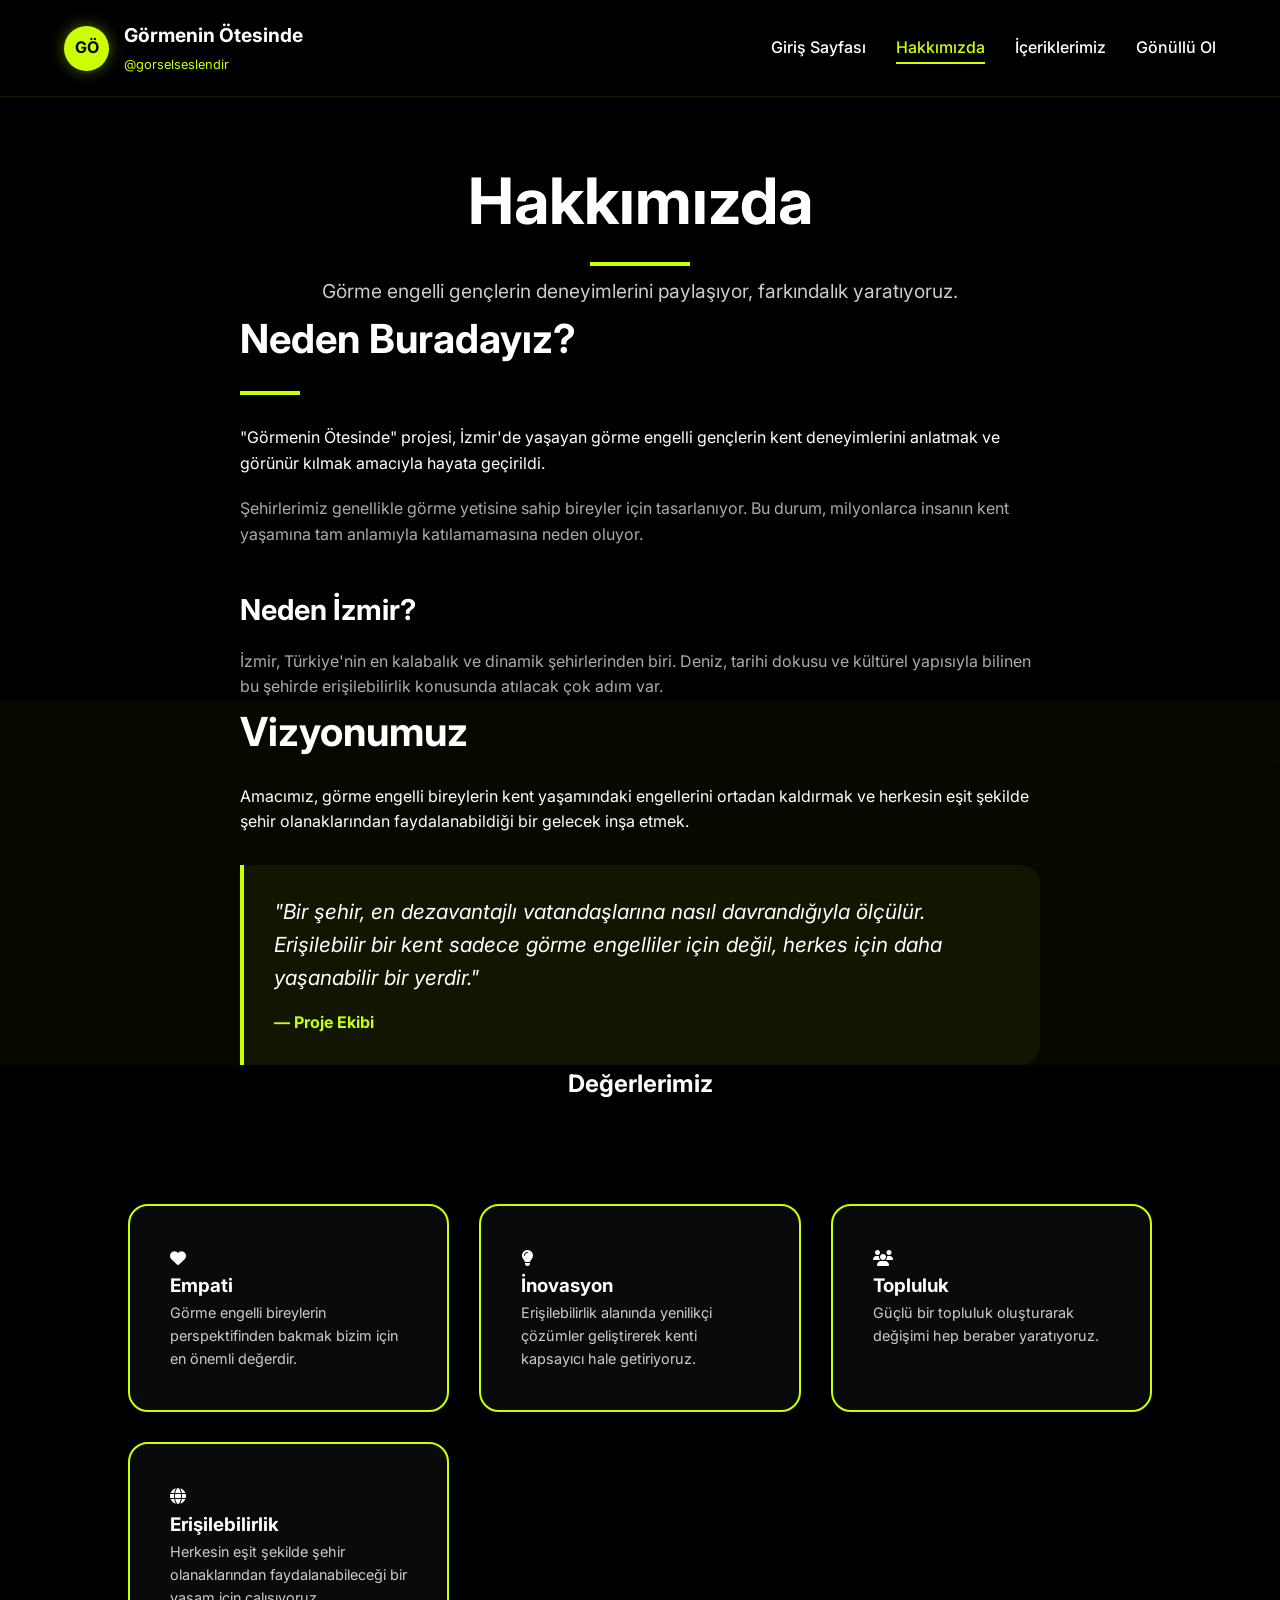
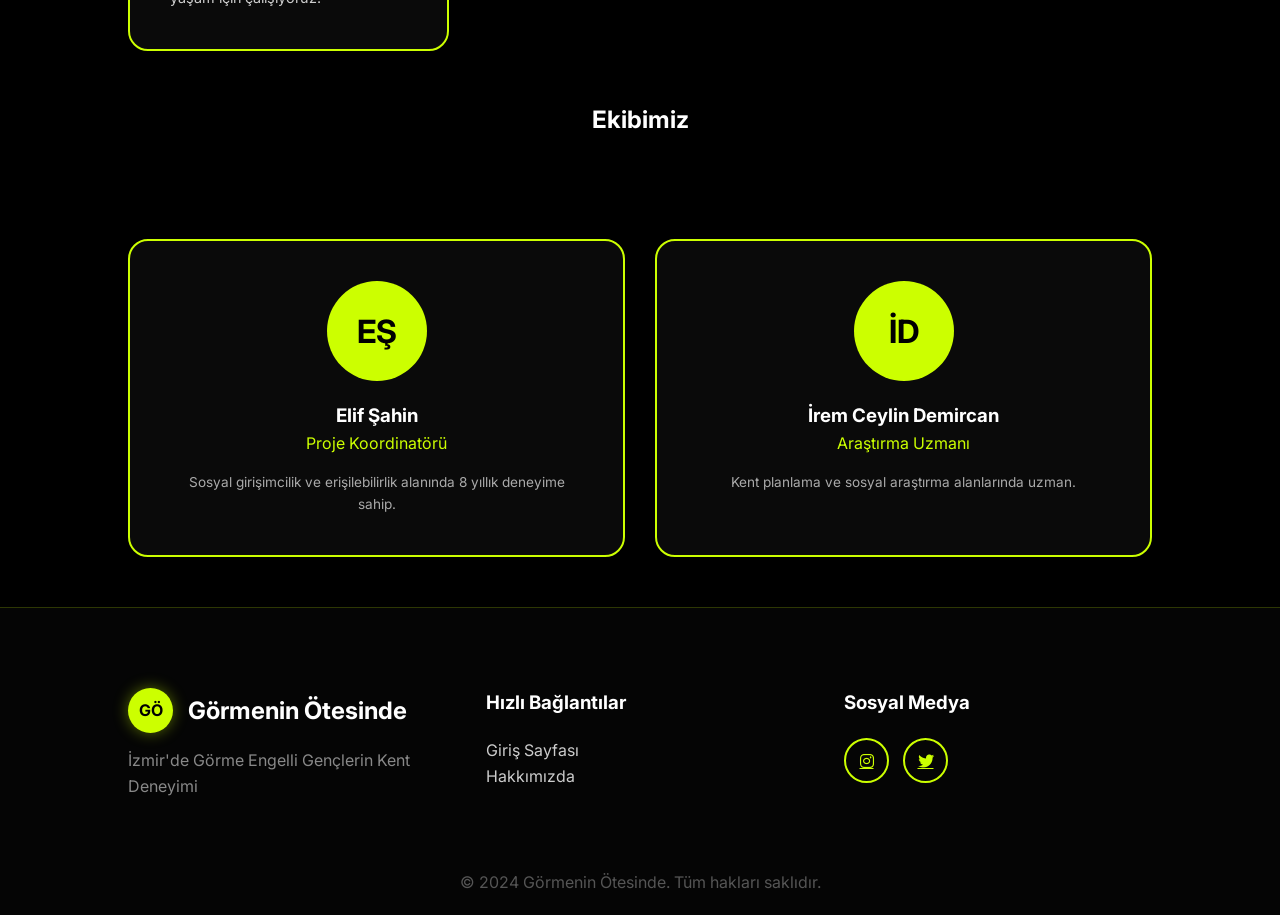
==== hakkimizda.html @ e54e0e68 "Update hakkimizda.html" ====
<!DOCTYPE html>
<html lang="tr">
<head>
    <meta charset="UTF-8">
    <meta name="viewport" content="width=device-width, initial-scale=1.0">
    <title>Hakkımızda | Görmenin Ötesinde</title>
    <link rel="stylesheet" href="style.css">
    <link href="https://fonts.googleapis.com/css2?family=Inter:wght@400;700;900&display=swap" rel="stylesheet">
    <link rel="stylesheet" href="https://cdnjs.cloudflare.com/ajax/libs/font-awesome/6.4.0/css/all.min.css">
</head>
<body>

    <header>
        <div class="logo-area">
            <div class="logo-circle">GÖ</div>
            <div class="logo-text">
                <h1>Görmenin Ötesinde</h1>
                <span>@gorselseslendir</span>
            </div>
        </div>
        <nav>
            <ul>
                <li><a href="index.html">Giriş Sayfası</a></li>
                <li><a href="hakkimizda.html" class="active">Hakkımızda</a></li>
                <li><a href="iceriklerimiz.html">İçeriklerimiz</a></li>
                <li><a href="gonullu-ol.html">Gönüllü Ol</a></li>
            </ul>
        </nav>
    </header>

    <section style="padding-top: 150px; text-align: center;">
        <h2 style="font-size: 4rem;">Hakkımızda</h2>
        <div style="width: 100px; height: 4px; background: #ccff00; margin: 10px auto;"></div>
        <p style="color: #ccc; font-size: 1.2rem;">Görme engelli gençlerin deneyimlerini paylaşıyor, farkındalık yaratıyoruz.</p>
    </section>

    <section>
        <div style="max-width: 800px; margin: 0 auto;">
            <h2 style="font-size: 2.5rem; margin-bottom: 20px;">Neden Buradayız?</h2>
            <div style="width: 60px; height: 4px; background: #ccff00; margin-bottom: 30px;"></div>
            <p style="margin-bottom: 20px;">"Görmenin Ötesinde" projesi, İzmir'de yaşayan görme engelli gençlerin kent deneyimlerini anlatmak ve görünür kılmak amacıyla hayata geçirildi.</p>
            <p style="margin-bottom: 40px; color: #aaa;">Şehirlerimiz genellikle görme yetisine sahip bireyler için tasarlanıyor. Bu durum, milyonlarca insanın kent yaşamına tam anlamıyla katılamamasına neden oluyor.</p>
            
            <h3 style="font-size: 1.8rem; margin-bottom: 15px;">Neden İzmir?</h3>
            <p style="color: #aaa;">İzmir, Türkiye'nin en kalabalık ve dinamik şehirlerinden biri. Deniz, tarihi dokusu ve kültürel yapısıyla bilinen bu şehirde erişilebilirlik konusunda atılacak çok adım var.</p>
        </div>
    </section>

    <section style="background: rgba(204, 255, 0, 0.03);">
        <div style="max-width: 800px; margin: 0 auto;">
            <h2 style="font-size: 2.5rem; margin-bottom: 20px;">Vizyonumuz</h2>
            <p style="margin-bottom: 30px;">Amacımız, görme engelli bireylerin kent yaşamındaki engellerini ortadan kaldırmak ve herkesin eşit şekilde şehir olanaklarından faydalanabildiği bir gelecek inşa etmek.</p>
            
            <div style="border-left: 4px solid #ccff00; padding: 30px; background: rgba(204, 255, 0, 0.05); border-radius: 0 20px 20px 0;">
                <p style="font-style: italic; font-size: 1.3rem; margin-bottom: 15px;">"Bir şehir, en dezavantajlı vatandaşlarına nasıl davrandığıyla ölçülür. Erişilebilir bir kent sadece görme engelliler için değil, herkes için daha yaşanabilir bir yerdir."</p>
                <strong style="color: #ccff00;">— Proje Ekibi</strong>
            </div>
        </div>
    </section>

    <section>
        <h2 style="text-align: center; margin-bottom: 50px;">Değerlerimiz</h2>
        <div class="grid-container">
            <div class="card">
                <div class="icon-box"><i class="fas fa-heart"></i></div>
                <h3>Empati</h3>
                <p style="font-size: 0.9rem; color: #ccc;">Görme engelli bireylerin perspektifinden bakmak bizim için en önemli değerdir.</p>
            </div>
            <div class="card">
                <div class="icon-box"><i class="fas fa-lightbulb"></i></div>
                <h3>İnovasyon</h3>
                <p style="font-size: 0.9rem; color: #ccc;">Erişilebilirlik alanında yenilikçi çözümler geliştirerek kenti kapsayıcı hale getiriyoruz.</p>
            </div>
            <div class="card">
                <div class="icon-box"><i class="fas fa-users"></i></div>
                <h3>Topluluk</h3>
                <p style="font-size: 0.9rem; color: #ccc;">Güçlü bir topluluk oluşturarak değişimi hep beraber yaratıyoruz.</p>
            </div>
            <div class="card">
                <div class="icon-box"><i class="fas fa-globe"></i></div>
                <h3>Erişilebilirlik</h3>
                <p style="font-size: 0.9rem; color: #ccc;">Herkesin eşit şekilde şehir olanaklarından faydalanabileceği bir yaşam için çalışıyoruz.</p>
            </div>
        </div>
    </section>

    <section>
        <h2 style="text-align: center; margin-bottom: 50px;">Ekibimiz</h2>
        <div class="grid-container">
            <div class="card" style="text-align: center;">
                <div style="width: 100px; height: 100px; background: #ccff00; border-radius: 50%; margin: 0 auto 20px; display: flex; align-items: center; justify-content: center; font-size: 2rem; color: black; font-weight: bold;">EŞ</div>
                <h3>Elif Şahin</h3>
                <p style="color: #ccff00; margin-bottom: 15px;">Proje Koordinatörü</p>
                <p style="font-size: 0.85rem; color: #aaa;">Sosyal girişimcilik ve erişilebilirlik alanında 8 yıllık deneyime sahip.</p>
            </div>
            <div class="card" style="text-align: center;">
                <div style="width: 100px; height: 100px; background: #ccff00; border-radius: 50%; margin: 0 auto 20px; display: flex; align-items: center; justify-content: center; font-size: 2rem; color: black; font-weight: bold;">İD</div>
                <h3>İrem Ceylin Demircan</h3>
                <p style="color: #ccff00; margin-bottom: 15px;">Araştırma Uzmanı</p>
                <p style="font-size: 0.85rem; color: #aaa;">Kent planlama ve sosyal araştırma alanlarında uzman.</p>
            </div>
        </div>
    </section>

    <footer>
        <div class="footer-grid">
            <div class="footer-logo">
                <div class="logo-area">
                    <div class="logo-circle">GÖ</div>
                    <h2>Görmenin Ötesinde</h2>
                </div>
                <p style="margin-top: 15px; color: #888;">İzmir'de Görme Engelli Gençlerin Kent Deneyimi</p>
            </div>
            <div class="footer-links">
                <h3>Hızlı Bağlantılar</h3>
                <ul style="margin-top: 20px; list-style: none;">
                    <li><a href="index.html" style="color:#ccc; text-decoration:none;">Giriş Sayfası</a></li>
                    <li><a href="hakkimizda.html" style="color:#ccc; text-decoration:none;">Hakkımızda</a></li>
                </ul>
            </div>
            <div class="footer-social">
                <h3>Sosyal Medya</h3>
                <div class="social-icons" style="margin-top: 20px;">
                    <a href="#" class="social-icon"><i class="fab fa-instagram"></i></a>
                    <a href="#" class="social-icon"><i class="fab fa-twitter"></i></a>
                </div>
            </div>
        </div>
        <div class="copyright" style="text-align: center; margin-top: 50px; color: #555; padding-top: 20px;">
            © 2024 Görmenin Ötesinde. Tüm hakları saklıdır.
        </div>
    </footer>

    <script src="script.js"></script>
</body>
</html>
---- style.css ----
:root {
    --bg-color: #000000;
    --neon-green: #ccff00;
    --text-white: #ffffff;
    --card-bg: #0a0a0a;
    --shadow-glow: 0 0 15px rgba(204, 255, 0, 0.4);
}

* {
    margin: 0;
    padding: 0;
    box-sizing: border-box;
    font-family: 'Inter', sans-serif;
}

body {
    background-color: var(--bg-color);
    color: var(--text-white);
    line-height: 1.6;
    overflow-x: hidden;
}

/* Header & Nav */
header {
    padding: 20px 5%;
    display: flex;
    justify-content: space-between;
    align-items: center;
    position: fixed;
    width: 100%;
    top: 0;
    background: rgba(0,0,0,0.8);
    backdrop-filter: blur(10px);
    z-index: 1000;
    border-bottom: 1px solid rgba(204, 255, 0, 0.1);
}

.logo-area {
    display: flex;
    align-items: center;
    gap: 15px;
}

.logo-circle {
    width: 45px;
    height: 45px;
    background: var(--neon-green);
    border-radius: 50%;
    display: flex;
    align-items: center;
    justify-content: center;
    color: black;
    font-weight: bold;
    box-shadow: var(--shadow-glow);
}

.logo-text h1 { font-size: 1.2rem; }
.logo-text span { color: var(--neon-green); font-size: 0.8rem; }

nav ul {
    display: flex;
    list-style: none;
    gap: 30px;
}

nav a {
    text-decoration: none;
    color: white;
    font-weight: 500;
    transition: 0.3s;
}

nav a:hover, nav a.active {
    color: var(--neon-green);
    border-bottom: 2px solid var(--neon-green);
    padding-bottom: 5px;
}

/* Hero Section */
.hero {
    height: 100vh;
    display: flex;
    flex-direction: column;
    justify-content: center;
    align-items: center;
    text-align: center;
    padding: 0 10%;
    background: radial-gradient(circle at center, #111 0%, #000 100%);
}

.hero h2 {
    font-size: clamp(2rem, 8vw, 5rem);
    font-weight: 900;
    margin-bottom: 10px;
}

.btn-main {
    background: var(--neon-green);
    color: black;
    padding: 15px 40px;
    border-radius: 12px;
    text-decoration: none;
    font-weight: bold;
    font-size: 1.1rem;
    display: inline-flex;
    align-items: center;
    gap: 10px;
    box-shadow: var(--shadow-glow);
    transition: 0.3s;
}

.btn-main:hover {
    transform: scale(1.05);
    box-shadow: 0 0 25px rgba(204, 255, 0, 0.6);
}

/* Cards */
.grid-container {
    display: grid;
    grid-template-columns: repeat(auto-fit, minmax(300px, 1fr));
    gap: 30px;
    padding: 50px 10%;
}

.card {
    background: var(--card-bg);
    border: 2px solid var(--neon-green);
    border-radius: 20px;
    padding: 40px;
    transition: 0.3s;
}

.card:hover {
    box-shadow: var(--shadow-glow);
}

/* Footer */
footer {
    background: #050505;
    padding: 80px 10% 20px;
    border-top: 1px solid rgba(204, 255, 0, 0.2);
}

.footer-grid {
    display: grid;
    grid-template-columns: repeat(auto-fit, minmax(250px, 1fr));
    gap: 50px;
}

.social-icon {
    width: 45px;
    height: 45px;
    border: 2px solid var(--neon-green);
    border-radius: 50%;
    display: inline-flex;
    align-items: center;
    justify-content: center;
    color: var(--neon-green);
    margin-right: 10px;
    transition: 0.3s;
}
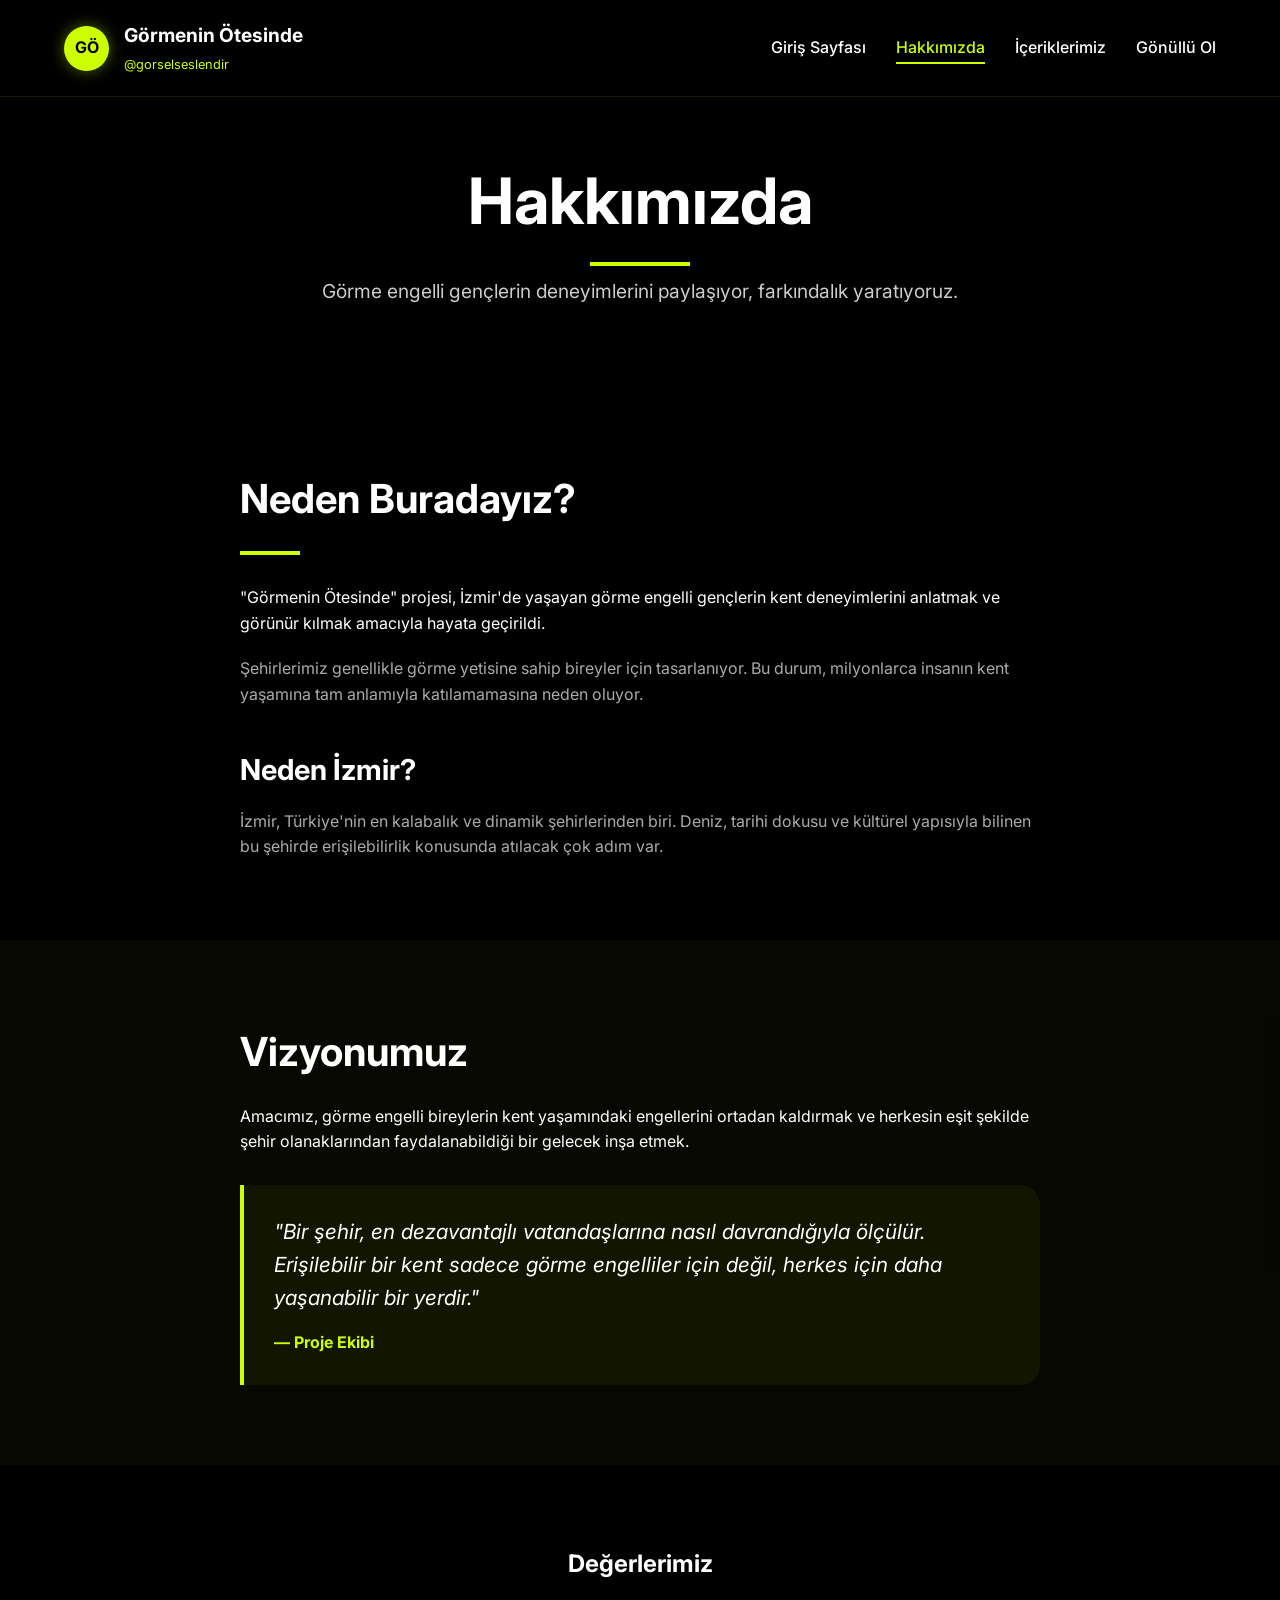
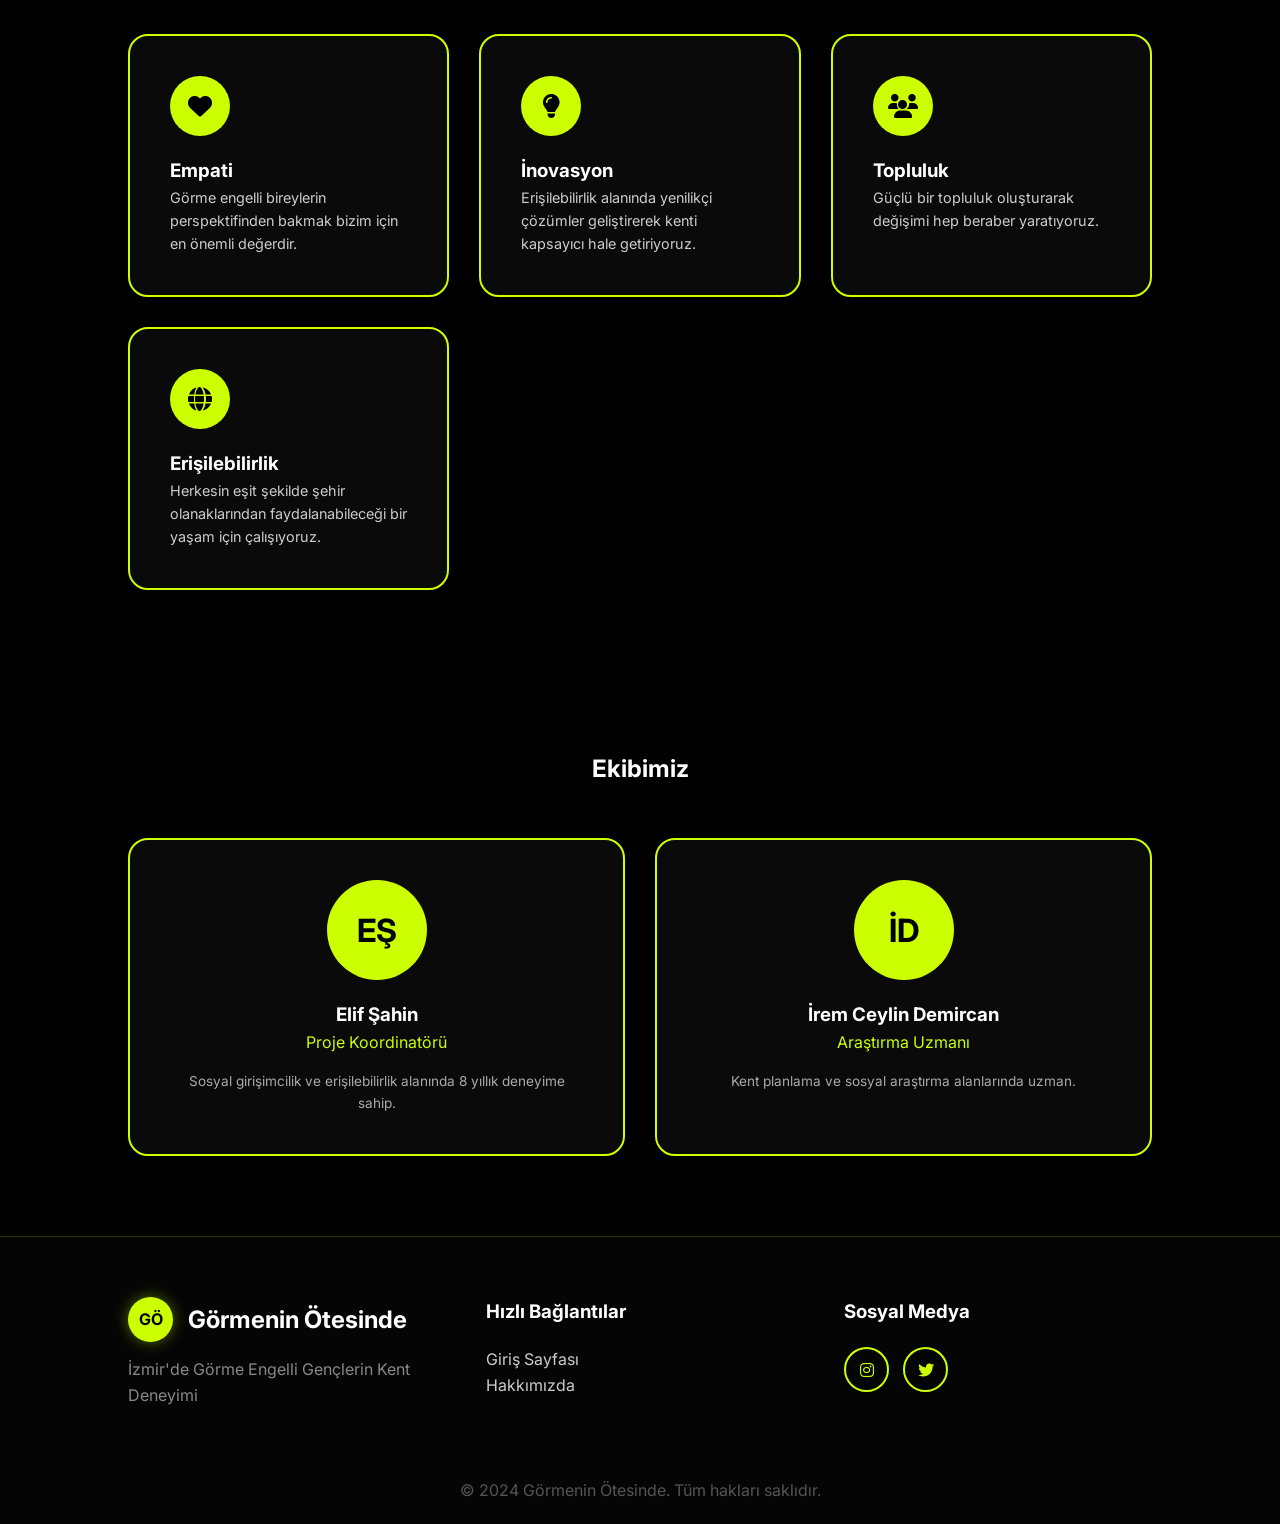
==== commit c3f6d535: "Update hakkimizda.html" ====
--- a/hakkimizda.html
+++ b/hakkimizda.html
@@ -23,7 +23,7 @@
                 <li><a href="index.html">Giriş Sayfası</a></li>
                 <li><a href="hakkimizda.html" class="active">Hakkımızda</a></li>
                 <li><a href="iceriklerimiz.html">İçeriklerimiz</a></li>
-                <li><a href="gonullu-ol.html">Gönüllü Ol</a></li>
+                <li><a href="iletisim.html">Gönüllü Ol</a></li>
             </ul>
         </nav>
     </header>
--- a/style.css
+++ b/style.css
@@ -1,3 +1,4 @@
+/* --- DEĞİŞKENLER VE TEMEL AYARLAR --- */
 :root {
     --bg-color: #000000;
     --neon-green: #ccff00;
@@ -20,7 +21,7 @@
     overflow-x: hidden;
 }
 
-/* Header & Nav */
+/* --- HEADER & NAV --- */
 header {
     padding: 20px 5%;
     display: flex;
@@ -76,50 +77,15 @@
     padding-bottom: 5px;
 }
 
-/* Hero Section */
-.hero {
-    height: 100vh;
-    display: flex;
-    flex-direction: column;
-    justify-content: center;
-    align-items: center;
-    text-align: center;
-    padding: 0 10%;
-    background: radial-gradient(circle at center, #111 0%, #000 100%);
-}
-
-.hero h2 {
-    font-size: clamp(2rem, 8vw, 5rem);
-    font-weight: 900;
-    margin-bottom: 10px;
-}
-
-.btn-main {
-    background: var(--neon-green);
-    color: black;
-    padding: 15px 40px;
-    border-radius: 12px;
-    text-decoration: none;
-    font-weight: bold;
-    font-size: 1.1rem;
-    display: inline-flex;
-    align-items: center;
-    gap: 10px;
-    box-shadow: var(--shadow-glow);
-    transition: 0.3s;
-}
-
-.btn-main:hover {
-    transform: scale(1.05);
-    box-shadow: 0 0 25px rgba(204, 255, 0, 0.6);
-}
-
-/* Cards */
+/* --- SECTIONS & GRID --- */
+section {
+    padding: 80px 10%;
+}
+
 .grid-container {
     display: grid;
-    grid-template-columns: repeat(auto-fit, minmax(300px, 1fr));
+    grid-template-columns: repeat(auto-fit, minmax(280px, 1fr));
     gap: 30px;
-    padding: 50px 10%;
 }
 
 .card {
@@ -128,16 +94,76 @@
     border-radius: 20px;
     padding: 40px;
     transition: 0.3s;
+    height: 100%;
 }
 
 .card:hover {
     box-shadow: var(--shadow-glow);
-}
-
-/* Footer */
+    transform: translateY(-5px);
+}
+
+.icon-box {
+    width: 60px;
+    height: 60px;
+    background: var(--neon-green);
+    border-radius: 50%;
+    display: flex;
+    align-items: center;
+    justify-content: center;
+    margin-bottom: 20px;
+    color: black;
+    font-size: 1.5rem;
+}
+
+/* --- İLETİŞİM FORMU ÖZEL STİLLERİ --- */
+input, textarea {
+    width: 100%;
+    padding: 15px;
+    background: #111;
+    border: 1px solid #333;
+    color: white;
+    border-radius: 10px;
+    outline: none;
+    transition: 0.3s;
+    font-size: 1rem;
+}
+
+input:focus, textarea:focus {
+    border-color: var(--neon-green);
+    box-shadow: 0 0 10px rgba(204, 255, 0, 0.2);
+}
+
+::placeholder {
+    color: #555;
+}
+
+/* --- BUTONLAR --- */
+.btn-main {
+    background: var(--neon-green);
+    color: black;
+    padding: 15px 40px;
+    border-radius: 12px;
+    text-decoration: none;
+    font-weight: bold;
+    display: inline-flex;
+    align-items: center;
+    justify-content: center;
+    gap: 10px;
+    box-shadow: var(--shadow-glow);
+    transition: 0.3s;
+    border: none;
+    cursor: pointer;
+}
+
+.btn-main:hover {
+    transform: scale(1.05);
+    box-shadow: 0 0 25px rgba(204, 255, 0, 0.6);
+}
+
+/* --- FOOTER --- */
 footer {
     background: #050505;
-    padding: 80px 10% 20px;
+    padding: 60px 10% 20px;
     border-top: 1px solid rgba(204, 255, 0, 0.2);
 }
 
@@ -157,5 +183,19 @@
     justify-content: center;
     color: var(--neon-green);
     margin-right: 10px;
-    transition: 0.3s;
-}
+    text-decoration: none;
+    transition: 0.3s;
+}
+
+.social-icon:hover {
+    background: var(--neon-green);
+    color: black;
+}
+
+/* --- MOBİL UYUMLULUK --- */
+@media (max-width: 768px) {
+    header { padding: 15px 5%; }
+    nav { display: none; } /* Mobil menü buraya gelebilir */
+    section { padding: 60px 5%; }
+    h2 { font-size: 2.5rem !important; }
+}
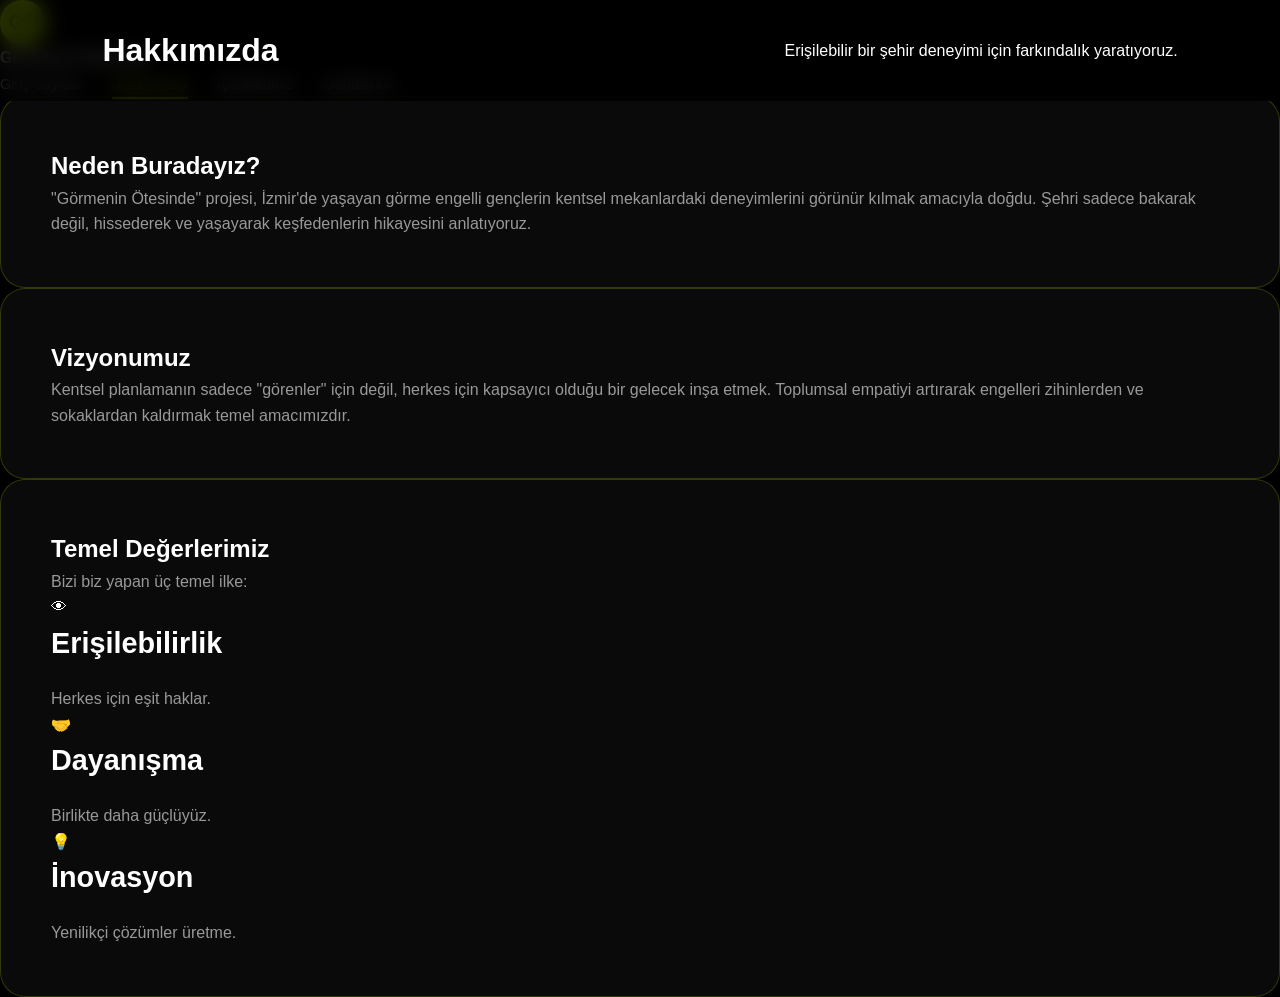
==== commit cb0561e7: "Update hakkimizda.html" ====
--- a/hakkimizda.html
+++ b/hakkimizda.html
@@ -5,132 +5,82 @@
     <meta name="viewport" content="width=device-width, initial-scale=1.0">
     <title>Hakkımızda | Görmenin Ötesinde</title>
     <link rel="stylesheet" href="style.css">
-    <link href="https://fonts.googleapis.com/css2?family=Inter:wght@400;700;900&display=swap" rel="stylesheet">
-    <link rel="stylesheet" href="https://cdnjs.cloudflare.com/ajax/libs/font-awesome/6.4.0/css/all.min.css">
 </head>
 <body>
 
-    <header>
-        <div class="logo-area">
-            <div class="logo-circle">GÖ</div>
+    <nav class="navbar">
+        <div class="logo">
+            <span class="logo-circle">GÖ</span>
             <div class="logo-text">
-                <h1>Görmenin Ötesinde</h1>
-                <span>@gorselseslendir</span>
+                <strong>Görmenin Ötesinde</strong>
             </div>
         </div>
-        <nav>
-            <ul>
-                <li><a href="index.html">Giriş Sayfası</a></li>
-                <li><a href="hakkimizda.html" class="active">Hakkımızda</a></li>
-                <li><a href="iceriklerimiz.html">İçeriklerimiz</a></li>
-                <li><a href="iletisim.html">Gönüllü Ol</a></li>
-            </ul>
-        </nav>
-    </header>
+        <ul class="nav-links">
+            <li><a href="index.html">Giriş Sayfası</a></li>
+            <li><a href="hakkimizda.html" class="active">Hakkımızda</a></li>
+            <li><a href="iceriklerimiz.html">İçeriklerimiz</a></li>
+            <li><a href="iletisim.html">Gönüllü Ol</a></li>
+        </ul>
+    </nav>
 
-    <section style="padding-top: 150px; text-align: center;">
-        <h2 style="font-size: 4rem;">Hakkımızda</h2>
-        <div style="width: 100px; height: 4px; background: #ccff00; margin: 10px auto;"></div>
-        <p style="color: #ccc; font-size: 1.2rem;">Görme engelli gençlerin deneyimlerini paylaşıyor, farkındalık yaratıyoruz.</p>
-    </section>
+    <main class="container">
+        
+        <header class="page-header">
+            <h1>Hakkımızda</h1>
+            <div class="neon-line"></div>
+            <p class="subtitle">Erişilebilir bir şehir deneyimi için farkındalık yaratıyoruz.</p>
+        </header>
 
-    <section>
-        <div style="max-width: 800px; margin: 0 auto;">
-            <h2 style="font-size: 2.5rem; margin-bottom: 20px;">Neden Buradayız?</h2>
-            <div style="width: 60px; height: 4px; background: #ccff00; margin-bottom: 30px;"></div>
-            <p style="margin-bottom: 20px;">"Görmenin Ötesinde" projesi, İzmir'de yaşayan görme engelli gençlerin kent deneyimlerini anlatmak ve görünür kılmak amacıyla hayata geçirildi.</p>
-            <p style="margin-bottom: 40px; color: #aaa;">Şehirlerimiz genellikle görme yetisine sahip bireyler için tasarlanıyor. Bu durum, milyonlarca insanın kent yaşamına tam anlamıyla katılamamasına neden oluyor.</p>
+        <section class="grid-2">
+            <div class="card">
+                <h2>Neden Buradayız?</h2>
+                <p>
+                    "Görmenin Ötesinde" projesi, İzmir'de yaşayan görme engelli gençlerin 
+                    kentsel mekanlardaki deneyimlerini görünür kılmak amacıyla doğdu. 
+                    Şehri sadece bakarak değil, hissederek ve yaşayarak keşfedenlerin hikayesini anlatıyoruz.
+                </p>
+            </div>
+
+            <div class="card">
+                <h2>Vizyonumuz</h2>
+                <p>
+                    Kentsel planlamanın sadece "görenler" için değil, herkes için kapsayıcı 
+                    olduğu bir gelecek inşa etmek. Toplumsal empatiyi artırarak engelleri 
+                    zihinlerden ve sokaklardan kaldırmak temel amacımızdır.
+                </p>
+            </div>
+        </section>
+
+        <section class="card full-width-card">
+            <div class="values-header">
+                <h2>Temel Değerlerimiz</h2>
+                <p>Bizi biz yapan üç temel ilke:</p>
+            </div>
             
-            <h3 style="font-size: 1.8rem; margin-bottom: 15px;">Neden İzmir?</h3>
-            <p style="color: #aaa;">İzmir, Türkiye'nin en kalabalık ve dinamik şehirlerinden biri. Deniz, tarihi dokusu ve kültürel yapısıyla bilinen bu şehirde erişilebilirlik konusunda atılacak çok adım var.</p>
-        </div>
-    </section>
+            <div class="values-flex">
+                <div class="value-item">
+                    <span class="v-icon">👁</span>
+                    <h3>Erişilebilirlik</h3>
+                    <p>Herkes için eşit haklar.</p>
+                </div>
+                <div class="value-item">
+                    <span class="v-icon">🤝</span>
+                    <h3>Dayanışma</h3>
+                    <p>Birlikte daha güçlüyüz.</p>
+                </div>
+                <div class="value-item">
+                    <span class="v-icon">💡</span>
+                    <h3>İnovasyon</h3>
+                    <p>Yenilikçi çözümler üretme.</p>
+                </div>
+            </div>
+        </section>
 
-    <section style="background: rgba(204, 255, 0, 0.03);">
-        <div style="max-width: 800px; margin: 0 auto;">
-            <h2 style="font-size: 2.5rem; margin-bottom: 20px;">Vizyonumuz</h2>
-            <p style="margin-bottom: 30px;">Amacımız, görme engelli bireylerin kent yaşamındaki engellerini ortadan kaldırmak ve herkesin eşit şekilde şehir olanaklarından faydalanabildiği bir gelecek inşa etmek.</p>
-            
-            <div style="border-left: 4px solid #ccff00; padding: 30px; background: rgba(204, 255, 0, 0.05); border-radius: 0 20px 20px 0;">
-                <p style="font-style: italic; font-size: 1.3rem; margin-bottom: 15px;">"Bir şehir, en dezavantajlı vatandaşlarına nasıl davrandığıyla ölçülür. Erişilebilir bir kent sadece görme engelliler için değil, herkes için daha yaşanabilir bir yerdir."</p>
-                <strong style="color: #ccff00;">— Proje Ekibi</strong>
-            </div>
-        </div>
-    </section>
-
-    <section>
-        <h2 style="text-align: center; margin-bottom: 50px;">Değerlerimiz</h2>
-        <div class="grid-container">
-            <div class="card">
-                <div class="icon-box"><i class="fas fa-heart"></i></div>
-                <h3>Empati</h3>
-                <p style="font-size: 0.9rem; color: #ccc;">Görme engelli bireylerin perspektifinden bakmak bizim için en önemli değerdir.</p>
-            </div>
-            <div class="card">
-                <div class="icon-box"><i class="fas fa-lightbulb"></i></div>
-                <h3>İnovasyon</h3>
-                <p style="font-size: 0.9rem; color: #ccc;">Erişilebilirlik alanında yenilikçi çözümler geliştirerek kenti kapsayıcı hale getiriyoruz.</p>
-            </div>
-            <div class="card">
-                <div class="icon-box"><i class="fas fa-users"></i></div>
-                <h3>Topluluk</h3>
-                <p style="font-size: 0.9rem; color: #ccc;">Güçlü bir topluluk oluşturarak değişimi hep beraber yaratıyoruz.</p>
-            </div>
-            <div class="card">
-                <div class="icon-box"><i class="fas fa-globe"></i></div>
-                <h3>Erişilebilirlik</h3>
-                <p style="font-size: 0.9rem; color: #ccc;">Herkesin eşit şekilde şehir olanaklarından faydalanabileceği bir yaşam için çalışıyoruz.</p>
-            </div>
-        </div>
-    </section>
-
-    <section>
-        <h2 style="text-align: center; margin-bottom: 50px;">Ekibimiz</h2>
-        <div class="grid-container">
-            <div class="card" style="text-align: center;">
-                <div style="width: 100px; height: 100px; background: #ccff00; border-radius: 50%; margin: 0 auto 20px; display: flex; align-items: center; justify-content: center; font-size: 2rem; color: black; font-weight: bold;">EŞ</div>
-                <h3>Elif Şahin</h3>
-                <p style="color: #ccff00; margin-bottom: 15px;">Proje Koordinatörü</p>
-                <p style="font-size: 0.85rem; color: #aaa;">Sosyal girişimcilik ve erişilebilirlik alanında 8 yıllık deneyime sahip.</p>
-            </div>
-            <div class="card" style="text-align: center;">
-                <div style="width: 100px; height: 100px; background: #ccff00; border-radius: 50%; margin: 0 auto 20px; display: flex; align-items: center; justify-content: center; font-size: 2rem; color: black; font-weight: bold;">İD</div>
-                <h3>İrem Ceylin Demircan</h3>
-                <p style="color: #ccff00; margin-bottom: 15px;">Araştırma Uzmanı</p>
-                <p style="font-size: 0.85rem; color: #aaa;">Kent planlama ve sosyal araştırma alanlarında uzman.</p>
-            </div>
-        </div>
-    </section>
+    </main>
 
     <footer>
-        <div class="footer-grid">
-            <div class="footer-logo">
-                <div class="logo-area">
-                    <div class="logo-circle">GÖ</div>
-                    <h2>Görmenin Ötesinde</h2>
-                </div>
-                <p style="margin-top: 15px; color: #888;">İzmir'de Görme Engelli Gençlerin Kent Deneyimi</p>
-            </div>
-            <div class="footer-links">
-                <h3>Hızlı Bağlantılar</h3>
-                <ul style="margin-top: 20px; list-style: none;">
-                    <li><a href="index.html" style="color:#ccc; text-decoration:none;">Giriş Sayfası</a></li>
-                    <li><a href="hakkimizda.html" style="color:#ccc; text-decoration:none;">Hakkımızda</a></li>
-                </ul>
-            </div>
-            <div class="footer-social">
-                <h3>Sosyal Medya</h3>
-                <div class="social-icons" style="margin-top: 20px;">
-                    <a href="#" class="social-icon"><i class="fab fa-instagram"></i></a>
-                    <a href="#" class="social-icon"><i class="fab fa-twitter"></i></a>
-                </div>
-            </div>
-        </div>
-        <div class="copyright" style="text-align: center; margin-top: 50px; color: #555; padding-top: 20px;">
-            © 2024 Görmenin Ötesinde. Tüm hakları saklıdır.
-        </div>
+        <p>© 2024 Görmenin Ötesinde - İzmir. Tüm hakları saklıdır.</p>
     </footer>
 
-    <script src="script.js"></script>
 </body>
 </html>
--- a/style.css
+++ b/style.css
@@ -1,10 +1,10 @@
-/* --- DEĞİŞKENLER VE TEMEL AYARLAR --- */
+/* GÖRSELLERİ SESLENDİR - TASARIM SİSTEMİ */
 :root {
-    --bg-color: #000000;
-    --neon-green: #ccff00;
-    --text-white: #ffffff;
-    --card-bg: #0a0a0a;
-    --shadow-glow: 0 0 15px rgba(204, 255, 0, 0.4);
+    --ana-siyah: #000000;
+    --neon-yesil: #ccff00;
+    --neon-isik: rgba(204, 255, 0, 0.6);
+    --yazi-beyaz: #ffffff;
+    --kart-gri: #0a0a0a;
 }
 
 * {
@@ -15,25 +15,24 @@
 }
 
 body {
-    background-color: var(--bg-color);
-    color: var(--text-white);
+    background-color: var(--ana-siyah);
+    color: var(--yazi-beyaz);
     line-height: 1.6;
     overflow-x: hidden;
 }
 
-/* --- HEADER & NAV --- */
+/* ÜST MENÜ (HEADER) */
 header {
-    padding: 20px 5%;
     display: flex;
     justify-content: space-between;
     align-items: center;
+    padding: 25px 8%;
     position: fixed;
     width: 100%;
     top: 0;
+    z-index: 1000;
     background: rgba(0,0,0,0.8);
     backdrop-filter: blur(10px);
-    z-index: 1000;
-    border-bottom: 1px solid rgba(204, 255, 0, 0.1);
 }
 
 .logo-area {
@@ -45,18 +44,26 @@
 .logo-circle {
     width: 45px;
     height: 45px;
-    background: var(--neon-green);
+    background: var(--neon-yesil);
     border-radius: 50%;
     display: flex;
     align-items: center;
     justify-content: center;
     color: black;
-    font-weight: bold;
-    box-shadow: var(--shadow-glow);
-}
-
-.logo-text h1 { font-size: 1.2rem; }
-.logo-text span { color: var(--neon-green); font-size: 0.8rem; }
+    font-weight: 900;
+    font-size: 1.1rem;
+    box-shadow: 0 0 15px var(--neon-isik);
+}
+
+.logo-text h1 {
+    font-size: 1.2rem;
+    font-weight: 700;
+}
+
+.logo-text span {
+    color: var(--neon-yesil);
+    font-size: 0.8rem;
+}
 
 nav ul {
     display: flex;
@@ -66,136 +73,271 @@
 
 nav a {
     text-decoration: none;
-    color: white;
+    color: var(--yazi-beyaz);
+    font-size: 0.9rem;
     font-weight: 500;
     transition: 0.3s;
 }
 
-nav a:hover, nav a.active {
-    color: var(--neon-green);
-    border-bottom: 2px solid var(--neon-green);
+nav a.active {
+    color: var(--neon-yesil);
+    border-bottom: 2px solid var(--neon-yesil);
     padding-bottom: 5px;
 }
 
-/* --- SECTIONS & GRID --- */
-section {
-    padding: 80px 10%;
-}
-
-.grid-container {
-    display: grid;
-    grid-template-columns: repeat(auto-fit, minmax(280px, 1fr));
-    gap: 30px;
-}
-
-.card {
-    background: var(--card-bg);
-    border: 2px solid var(--neon-green);
-    border-radius: 20px;
-    padding: 40px;
-    transition: 0.3s;
-    height: 100%;
-}
-
-.card:hover {
-    box-shadow: var(--shadow-glow);
-    transform: translateY(-5px);
-}
-
-.icon-box {
-    width: 60px;
-    height: 60px;
-    background: var(--neon-green);
-    border-radius: 50%;
-    display: flex;
-    align-items: center;
+/* ANA TANITIM ALANI (HERO) */
+.hero {
+    height: 100vh;
+    display: flex;
+    flex-direction: column;
     justify-content: center;
-    margin-bottom: 20px;
+    align-items: center;
+    text-align: center;
+    padding: 0 5%;
+}
+
+.hero h2 {
+    font-size: clamp(3rem, 10vw, 7rem); /* Figma'daki dev yazı */
+    font-weight: 900;
+    letter-spacing: -2px;
+    margin-bottom: 10px;
+}
+
+.hero-line {
+    width: 120px;
+    height: 5px;
+    background: var(--neon-yesil);
+    margin: 20px 0;
+    box-shadow: 0 0 15px var(--neon-isik);
+}
+
+.hero p {
+    font-size: 1.2rem;
+    color: #ccc;
+    margin-bottom: 40px;
+}
+
+/* FİGMA BUTON TASARIMI */
+.btn-neon {
+    background: var(--neon-yesil);
     color: black;
-    font-size: 1.5rem;
-}
-
-/* --- İLETİŞİM FORMU ÖZEL STİLLERİ --- */
-input, textarea {
-    width: 100%;
-    padding: 15px;
-    background: #111;
-    border: 1px solid #333;
-    color: white;
-    border-radius: 10px;
-    outline: none;
-    transition: 0.3s;
-    font-size: 1rem;
-}
-
-input:focus, textarea:focus {
-    border-color: var(--neon-green);
-    box-shadow: 0 0 10px rgba(204, 255, 0, 0.2);
-}
-
-::placeholder {
-    color: #555;
-}
-
-/* --- BUTONLAR --- */
-.btn-main {
-    background: var(--neon-green);
-    color: black;
-    padding: 15px 40px;
+    padding: 18px 45px;
     border-radius: 12px;
     text-decoration: none;
-    font-weight: bold;
+    font-weight: 900;
+    font-size: 1.1rem;
     display: inline-flex;
     align-items: center;
-    justify-content: center;
     gap: 10px;
-    box-shadow: var(--shadow-glow);
-    transition: 0.3s;
+    transition: 0.4s;
+    box-shadow: 0 0 30px var(--neon-isik);
     border: none;
     cursor: pointer;
 }
 
-.btn-main:hover {
+.btn-neon:hover {
     transform: scale(1.05);
-    box-shadow: 0 0 25px rgba(204, 255, 0, 0.6);
-}
-
-/* --- FOOTER --- */
+    box-shadow: 0 0 50px var(--neon-yesil);
+}
+
+/* KARTLAR BÖLÜMÜ */
+.info-section {
+    padding: 100px 8%;
+    display: grid;
+    grid-template-columns: repeat(auto-fit, minmax(350px, 1fr));
+    gap: 30px;
+}
+
+.card {
+    background: var(--kart-gri);
+    border: 1px solid rgba(204, 255, 0, 0.2);
+    padding: 50px;
+    border-radius: 25px;
+    text-align: left;
+    transition: 0.3s;
+}
+
+.card:hover {
+    border-color: var(--neon-yesil);
+    box-shadow: 0 0 20px rgba(204, 255, 0, 0.05);
+}
+
+.card .icon {
+    width: 50px;
+    height: 50px;
+    background: var(--neon-yesil);
+    border-radius: 50%;
+    margin-bottom: 25px;
+    display: flex;
+    align-items: center;
+    justify-content: center;
+    color: black;
+    box-shadow: 0 0 15px var(--neon-isik);
+}
+
+.card h3 {
+    font-size: 1.8rem;
+    margin-bottom: 20px;
+}
+
+.card p {
+    color: #999;
+}
+
+/* FOOTER - FİGMA STİLİ */
 footer {
-    background: #050505;
-    padding: 60px 10% 20px;
-    border-top: 1px solid rgba(204, 255, 0, 0.2);
+    padding: 80px 8% 40px;
+    border-top: 1px solid #1a1a1a;
 }
 
 .footer-grid {
     display: grid;
-    grid-template-columns: repeat(auto-fit, minmax(250px, 1fr));
+    grid-template-columns: 2fr 1fr 1fr;
     gap: 50px;
-}
-
-.social-icon {
+    margin-bottom: 60px;
+}
+
+.footer-logo h2 {
+    font-size: 3rem;
+    color: var(--neon-yesil);
+    text-shadow: 0 0 20px var(--neon-isik);
+}
+
+.footer-links h4, .footer-social h4 {
+    margin-bottom: 25px;
+    font-size: 1.1rem;
+}
+
+.footer-links ul {
+    list-style: none;
+}
+
+.footer-links li {
+    margin-bottom: 12px;
+}
+
+.footer-links a {
+    color: #777;
+    text-decoration: none;
+    transition: 0.3s;
+}
+
+.footer-links a:hover {
+    color: var(--neon-yesil);
+    padding-left: 5px;
+}
+
+.social-icons {
+    display: flex;
+    gap: 15px;
+}
+
+.social-icons a {
     width: 45px;
     height: 45px;
-    border: 2px solid var(--neon-green);
+    border: 1px solid var(--neon-yesil);
     border-radius: 50%;
-    display: inline-flex;
+    display: flex;
     align-items: center;
     justify-content: center;
-    color: var(--neon-green);
-    margin-right: 10px;
-    text-decoration: none;
-    transition: 0.3s;
-}
-
-.social-icon:hover {
-    background: var(--neon-green);
+    color: var(--neon-yesil);
+    text-decoration: none;
+    transition: 0.3s;
+}
+
+.social-icons a:hover {
+    background: var(--neon-yesil);
     color: black;
-}
-
-/* --- MOBİL UYUMLULUK --- */
-@media (max-width: 768px) {
-    header { padding: 15px 5%; }
-    nav { display: none; } /* Mobil menü buraya gelebilir */
-    section { padding: 60px 5%; }
-    h2 { font-size: 2.5rem !important; }
-}
+    box-shadow: 0 0 15px var(--neon-isik);
+}
+
+.copyright {
+    text-align: center;
+    color: #444;
+    font-size: 0.8rem;
+    padding-top: 40px;
+    border-top: 1px solid #111;
+}
+
+/* Sayfa açılış efekti */
+#overlay {
+    position: fixed;
+    top:0; left:0; width:100%; height:100%;
+    background: black;
+    z-index: 9999;
+    transition: opacity 1s ease;
+    pointer-events: none;
+}
+/* --- TASARIM DÜZELTMELERİ --- */
+
+/* Bize Katılın Alanı */
+.join-us {
+    padding: 100px 5%;
+    text-align: center;
+    background: #000;
+}
+
+.join-us h2 {
+    font-size: 3.5rem;
+    font-weight: 900;
+    margin-bottom: 10px;
+}
+
+/* Footer Boyutunu Küçülten Kısım */
+footer {
+    padding: 40px 8% 20px !important; /* !important ekledik ki eski büyük halini kesin silsin */
+    background: #000;
+    border-top: 1px solid #1a1a1a;
+}
+
+.footer-grid {
+    display: grid;
+    grid-template-columns: 1.5fr 1fr 1fr;
+    gap: 30px;
+    text-align: left;
+}
+/* GEREKSİZ TÜM FOOTERLARI GİZLE */
+footer:not(.kucuk-footer) {
+    display: none !important;
+}
+
+/* YENİ NESİL FOOTER TASARIMI */
+.kucuk-footer {
+    padding: 60px 8% 30px !important;
+    background: #000 !important;
+    border-top: 1px solid #1a1a1a;
+    display: block !important;
+}
+
+.footer-grid {
+    display: grid;
+    grid-template-columns: 1.5fr 1fr 1fr;
+    gap: 40px;
+    align-items: start;
+}
+
+.footer-logo h2 {
+    font-size: 2rem !important;
+    line-height: 1.1;
+    color: var(--neon-yesil);
+    margin: 0;
+}
+
+.footer-links ul {
+    list-style: none;
+    padding: 0;
+}
+
+.footer-links a {
+    color: #888;
+    text-decoration: none;
+    transition: 0.3s;
+}
+
+.footer-links a:hover {
+    color: var(--neon-yesil);
+}
+.footer-logo h2 {
+    font-size: 2rem;
+    color: var(--neon-yesil);
+}
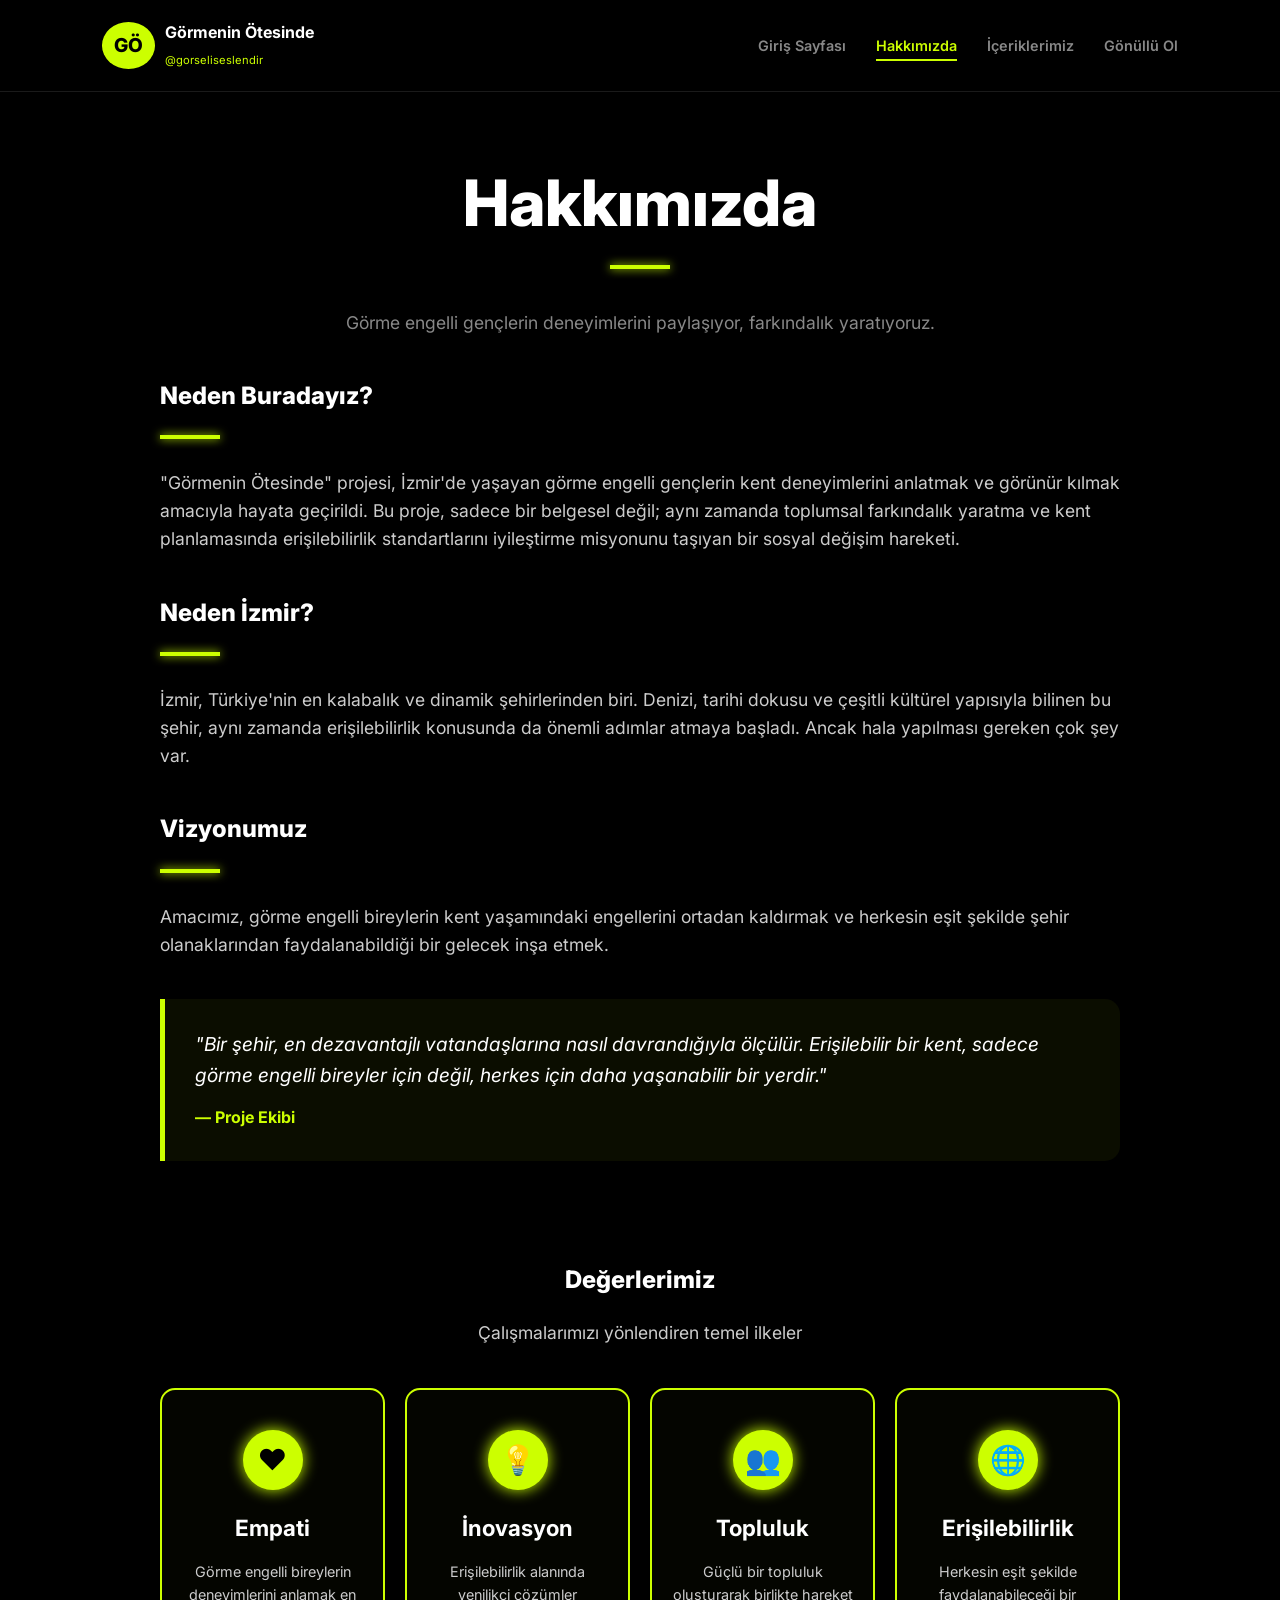
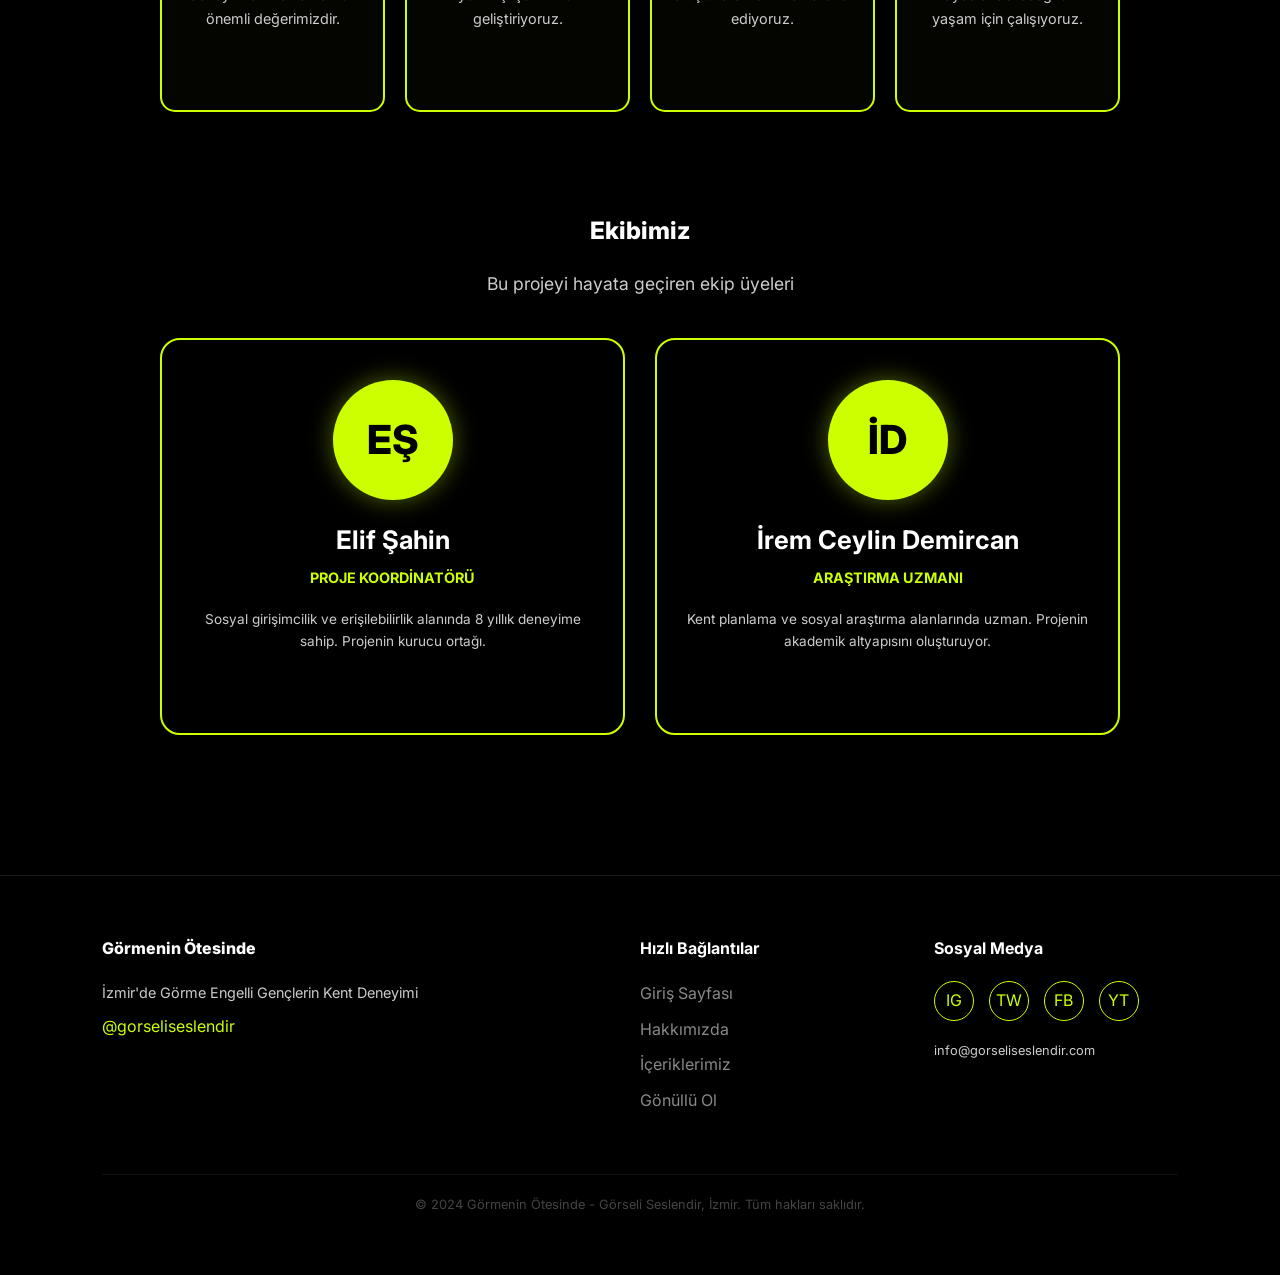
==== commit a3e80151: "Update hakkimizda.html" ====
--- a/hakkimizda.html
+++ b/hakkimizda.html
@@ -4,15 +4,64 @@
     <meta charset="UTF-8">
     <meta name="viewport" content="width=device-width, initial-scale=1.0">
     <title>Hakkımızda | Görmenin Ötesinde</title>
-    <link rel="stylesheet" href="style.css">
+    <style>
+        /* TASARIMIN ANA TEMELLERİ */
+        @import url('https://fonts.googleapis.com/css2?family=Inter:wght@400;700;800&display=swap');
+        * { margin: 0; padding: 0; box-sizing: border-box; font-family: 'Inter', sans-serif; }
+        body { background-color: #000; color: #fff; line-height: 1.6; }
+
+        /* NAVBAR */
+        .navbar { display: flex; justify-content: space-between; align-items: center; padding: 20px 8%; background: #000; border-bottom: 1px solid #1a1a1a; position: sticky; top: 0; z-index: 1000; }
+        .logo-group { display: flex; align-items: center; gap: 10px; }
+        .logo-circle { background: #CCFF00; color: #000; padding: 8px 12px; border-radius: 50%; font-weight: 800; font-size: 1.2rem; }
+        .nav-links { display: flex; list-style: none; gap: 30px; }
+        .nav-links a { color: #888; text-decoration: none; font-weight: 600; font-size: 0.9rem; }
+        .nav-links a.active { color: #CCFF00; border-bottom: 2px solid #CCFF00; padding-bottom: 5px; }
+
+        /* GENEL YAPI */
+        .container { max-width: 1000px; margin: 0 auto; padding: 60px 20px; }
+        h1, h2 { font-weight: 800; margin-bottom: 20px; }
+        .neon-divider { width: 60px; height: 4px; background: #CCFF00; margin-bottom: 30px; box-shadow: 0 0 10px #CCFF00; }
+        p { color: #ccc; margin-bottom: 40px; font-size: 1.1rem; }
+
+        /* DEĞERLERİMİZ (4 NEON KUTU) */
+        .values-grid { display: grid; grid-template-columns: repeat(auto-fit, minmax(220px, 1fr)); gap: 20px; margin-top: 40px; }
+        .value-card { border: 2px solid #CCFF00; border-radius: 15px; padding: 40px 20px; text-align: center; transition: 0.3s; background: rgba(204, 255, 0, 0.02); }
+        .value-card:hover { box-shadow: 0 0 20px rgba(204, 255, 0, 0.3); transform: translateY(-5px); }
+        .icon-circle { width: 60px; height: 60px; background: #CCFF00; border-radius: 50%; display: flex; align-items: center; justify-content: center; margin: 0 auto 20px; font-size: 1.8rem; color: #000; box-shadow: 0 0 15px #CCFF00; }
+        .value-card h3 { color: #fff; margin-bottom: 15px; font-size: 1.4rem; }
+
+        /* ALINTI KUTUSU (VİZYONUMUZ ALTI) */
+        .quote-box { border-left: 5px solid #CCFF00; background: rgba(204, 255, 0, 0.05); padding: 30px; margin: 40px 0; border-radius: 0 15px 15px 0; }
+        .quote-text { font-style: italic; font-size: 1.2rem; color: #fff; margin-bottom: 15px; }
+        .quote-author { color: #CCFF00; font-weight: bold; }
+
+        /* EKİBİMİZ (SİYAH KUTULAR) */
+        .team-grid { display: grid; grid-template-columns: repeat(auto-fit, minmax(300px, 1fr)); gap: 30px; margin-top: 40px; }
+        .team-card { border: 2px solid #CCFF00; border-radius: 20px; padding: 40px 30px; text-align: center; }
+        .team-avatar { width: 120px; height: 120px; background: #CCFF00; border-radius: 50%; display: flex; align-items: center; justify-content: center; margin: 0 auto 20px; font-size: 2.5rem; font-weight: 800; color: #000; box-shadow: 0 0 25px rgba(204, 255, 0, 0.4); }
+        .team-card h3 { font-size: 1.6rem; margin-bottom: 5px; }
+        .team-role { color: #CCFF00; font-weight: bold; margin-bottom: 20px; font-size: 0.9rem; text-transform: uppercase; }
+
+        /* FOOTER */
+        footer { border-top: 1px solid #1a1a1a; padding: 60px 8%; margin-top: 80px; }
+        .footer-grid { display: grid; grid-template-columns: 2fr 1fr 1fr; gap: 50px; }
+        .footer-logo { font-weight: 800; margin-bottom: 20px; display: block; }
+        .footer-links { list-style: none; }
+        .footer-links li { margin-bottom: 10px; color: #888; }
+        .social-icons { display: flex; gap: 15px; margin-top: 20px; }
+        .social-circle { width: 40px; height: 40px; border: 1px solid #CCFF00; border-radius: 50%; display: flex; align-items: center; justify-content: center; color: #CCFF00; text-decoration: none; }
+        .copyright { text-align: center; color: #444; margin-top: 50px; padding-top: 20px; border-top: 1px solid #111; font-size: 0.8rem; }
+    </style>
 </head>
 <body>
 
     <nav class="navbar">
-        <div class="logo">
+        <div class="logo-group">
             <span class="logo-circle">GÖ</span>
-            <div class="logo-text">
-                <strong>Görmenin Ötesinde</strong>
+            <div>
+                <strong>Görmenin Ötesinde</strong><br>
+                <small style="color: #CCFF00; font-size: 0.7rem;">@gorseliseslendir</small>
             </div>
         </div>
         <ul class="nav-links">
@@ -23,63 +72,101 @@
         </ul>
     </nav>
 
-    <main class="container">
-        
-        <header class="page-header">
-            <h1>Hakkımızda</h1>
-            <div class="neon-line"></div>
-            <p class="subtitle">Erişilebilir bir şehir deneyimi için farkındalık yaratıyoruz.</p>
-        </header>
+    <div class="container">
+        <h1 style="font-size: 4rem; text-align: center; margin-bottom: 10px;">Hakkımızda</h1>
+        <div class="neon-divider" style="margin: 0 auto 40px;"></div>
+        <p style="text-align: center; color: #888;">Görme engelli gençlerin deneyimlerini paylaşıyor, farkındalık yaratıyoruz.</p>
 
-        <section class="grid-2">
-            <div class="card">
-                <h2>Neden Buradayız?</h2>
-                <p>
-                    "Görmenin Ötesinde" projesi, İzmir'de yaşayan görme engelli gençlerin 
-                    kentsel mekanlardaki deneyimlerini görünür kılmak amacıyla doğdu. 
-                    Şehri sadece bakarak değil, hissederek ve yaşayarak keşfedenlerin hikayesini anlatıyoruz.
-                </p>
+        <h2>Neden Buradayız?</h2>
+        <div class="neon-divider"></div>
+        <p>"Görmenin Ötesinde" projesi, İzmir'de yaşayan görme engelli gençlerin kent deneyimlerini anlatmak ve görünür kılmak amacıyla hayata geçirildi. Bu proje, sadece bir belgesel değil; aynı zamanda toplumsal farkındalık yaratma ve kent planlamasında erişilebilirlik standartlarını iyileştirme misyonunu taşıyan bir sosyal değişim hareketi.</p>
+
+        <h2>Neden İzmir?</h2>
+        <div class="neon-divider"></div>
+        <p>İzmir, Türkiye'nin en kalabalık ve dinamik şehirlerinden biri. Denizi, tarihi dokusu ve çeşitli kültürel yapısıyla bilinen bu şehir, aynı zamanda erişilebilirlik konusunda da önemli adımlar atmaya başladı. Ancak hala yapılması gereken çok şey var.</p>
+
+        <h2>Vizyonumuz</h2>
+        <div class="neon-divider"></div>
+        <p>Amacımız, görme engelli bireylerin kent yaşamındaki engellerini ortadan kaldırmak ve herkesin eşit şekilde şehir olanaklarından faydalanabildiği bir gelecek inşa etmek.</p>
+
+        <div class="quote-box">
+            <div class="quote-text">"Bir şehir, en dezavantajlı vatandaşlarına nasıl davrandığıyla ölçülür. Erişilebilir bir kent, sadece görme engelli bireyler için değil, herkes için daha yaşanabilir bir yerdir."</div>
+            <div class="quote-author">— Proje Ekibi</div>
+        </div>
+
+        <h2 style="text-align: center; margin-top: 100px;">Değerlerimiz</h2>
+        <p style="text-align: center;">Çalışmalarımızı yönlendiren temel ilkeler</p>
+        <div class="values-grid">
+            <div class="value-card">
+                <div class="icon-circle">♥</div>
+                <h3>Empati</h3>
+                <p style="font-size: 0.9rem;">Görme engelli bireylerin deneyimlerini anlamak en önemli değerimizdir.</p>
             </div>
+            <div class="value-card">
+                <div class="icon-circle">💡</div>
+                <h3>İnovasyon</h3>
+                <p style="font-size: 0.9rem;">Erişilebilirlik alanında yenilikçi çözümler geliştiriyoruz.</p>
+            </div>
+            <div class="value-card">
+                <div class="icon-circle">👥</div>
+                <h3>Topluluk</h3>
+                <p style="font-size: 0.9rem;">Güçlü bir topluluk oluşturarak birlikte hareket ediyoruz.</p>
+            </div>
+            <div class="value-card">
+                <div class="icon-circle">🌐</div>
+                <h3>Erişilebilirlik</h3>
+                <p style="font-size: 0.9rem;">Herkesin eşit şekilde faydalanabileceği bir yaşam için çalışıyoruz.</p>
+            </div>
+        </div>
 
-            <div class="card">
-                <h2>Vizyonumuz</h2>
-                <p>
-                    Kentsel planlamanın sadece "görenler" için değil, herkes için kapsayıcı 
-                    olduğu bir gelecek inşa etmek. Toplumsal empatiyi artırarak engelleri 
-                    zihinlerden ve sokaklardan kaldırmak temel amacımızdır.
-                </p>
+        <h2 style="text-align: center; margin-top: 100px;">Ekibimiz</h2>
+        <p style="text-align: center;">Bu projeyi hayata geçiren ekip üyeleri</p>
+        <div class="team-grid">
+            <div class="team-card">
+                <div class="team-avatar">EŞ</div>
+                <h3>Elif Şahin</h3>
+                <div class="team-role">Proje Koordinatörü</div>
+                <p style="font-size: 0.85rem;">Sosyal girişimcilik ve erişilebilirlik alanında 8 yıllık deneyime sahip. Projenin kurucu ortağı.</p>
             </div>
-        </section>
-
-        <section class="card full-width-card">
-            <div class="values-header">
-                <h2>Temel Değerlerimiz</h2>
-                <p>Bizi biz yapan üç temel ilke:</p>
+            <div class="team-card">
+                <div class="team-avatar">İD</div>
+                <h3>İrem Ceylin Demircan</h3>
+                <div class="team-role">Araştırma Uzmanı</div>
+                <p style="font-size: 0.85rem;">Kent planlama ve sosyal araştırma alanlarında uzman. Projenin akademik altyapısını oluşturuyor.</p>
             </div>
-            
-            <div class="values-flex">
-                <div class="value-item">
-                    <span class="v-icon">👁</span>
-                    <h3>Erişilebilirlik</h3>
-                    <p>Herkes için eşit haklar.</p>
-                </div>
-                <div class="value-item">
-                    <span class="v-icon">🤝</span>
-                    <h3>Dayanışma</h3>
-                    <p>Birlikte daha güçlüyüz.</p>
-                </div>
-                <div class="value-item">
-                    <span class="v-icon">💡</span>
-                    <h3>İnovasyon</h3>
-                    <p>Yenilikçi çözümler üretme.</p>
-                </div>
-            </div>
-        </section>
-
-    </main>
+        </div>
+    </div>
 
     <footer>
-        <p>© 2024 Görmenin Ötesinde - İzmir. Tüm hakları saklıdır.</p>
+        <div class="footer-grid">
+            <div>
+                <span class="footer-logo">Görmenin Ötesinde</span>
+                <p style="font-size: 0.9rem; margin-bottom: 10px;">İzmir'de Görme Engelli Gençlerin Kent Deneyimi</p>
+                <span style="color: #CCFF00;">@gorseliseslendir</span>
+            </div>
+            <div>
+                <strong style="display: block; margin-bottom: 20px;">Hızlı Bağlantılar</strong>
+                <ul class="footer-links">
+                    <li>Giriş Sayfası</li>
+                    <li>Hakkımızda</li>
+                    <li>İçeriklerimiz</li>
+                    <li>Gönüllü Ol</li>
+                </ul>
+            </div>
+            <div>
+                <strong style="display: block; margin-bottom: 20px;">Sosyal Medya</strong>
+                <div class="social-icons">
+                    <a href="#" class="social-circle">IG</a>
+                    <a href="#" class="social-circle">TW</a>
+                    <a href="#" class="social-circle">FB</a>
+                    <a href="#" class="social-circle">YT</a>
+                </div>
+                <p style="margin-top: 20px; font-size: 0.8rem;">info@gorseliseslendir.com</p>
+            </div>
+        </div>
+        <div class="copyright">
+            © 2024 Görmenin Ötesinde - Görseli Seslendir, İzmir. Tüm hakları saklıdır.
+        </div>
     </footer>
 
 </body>
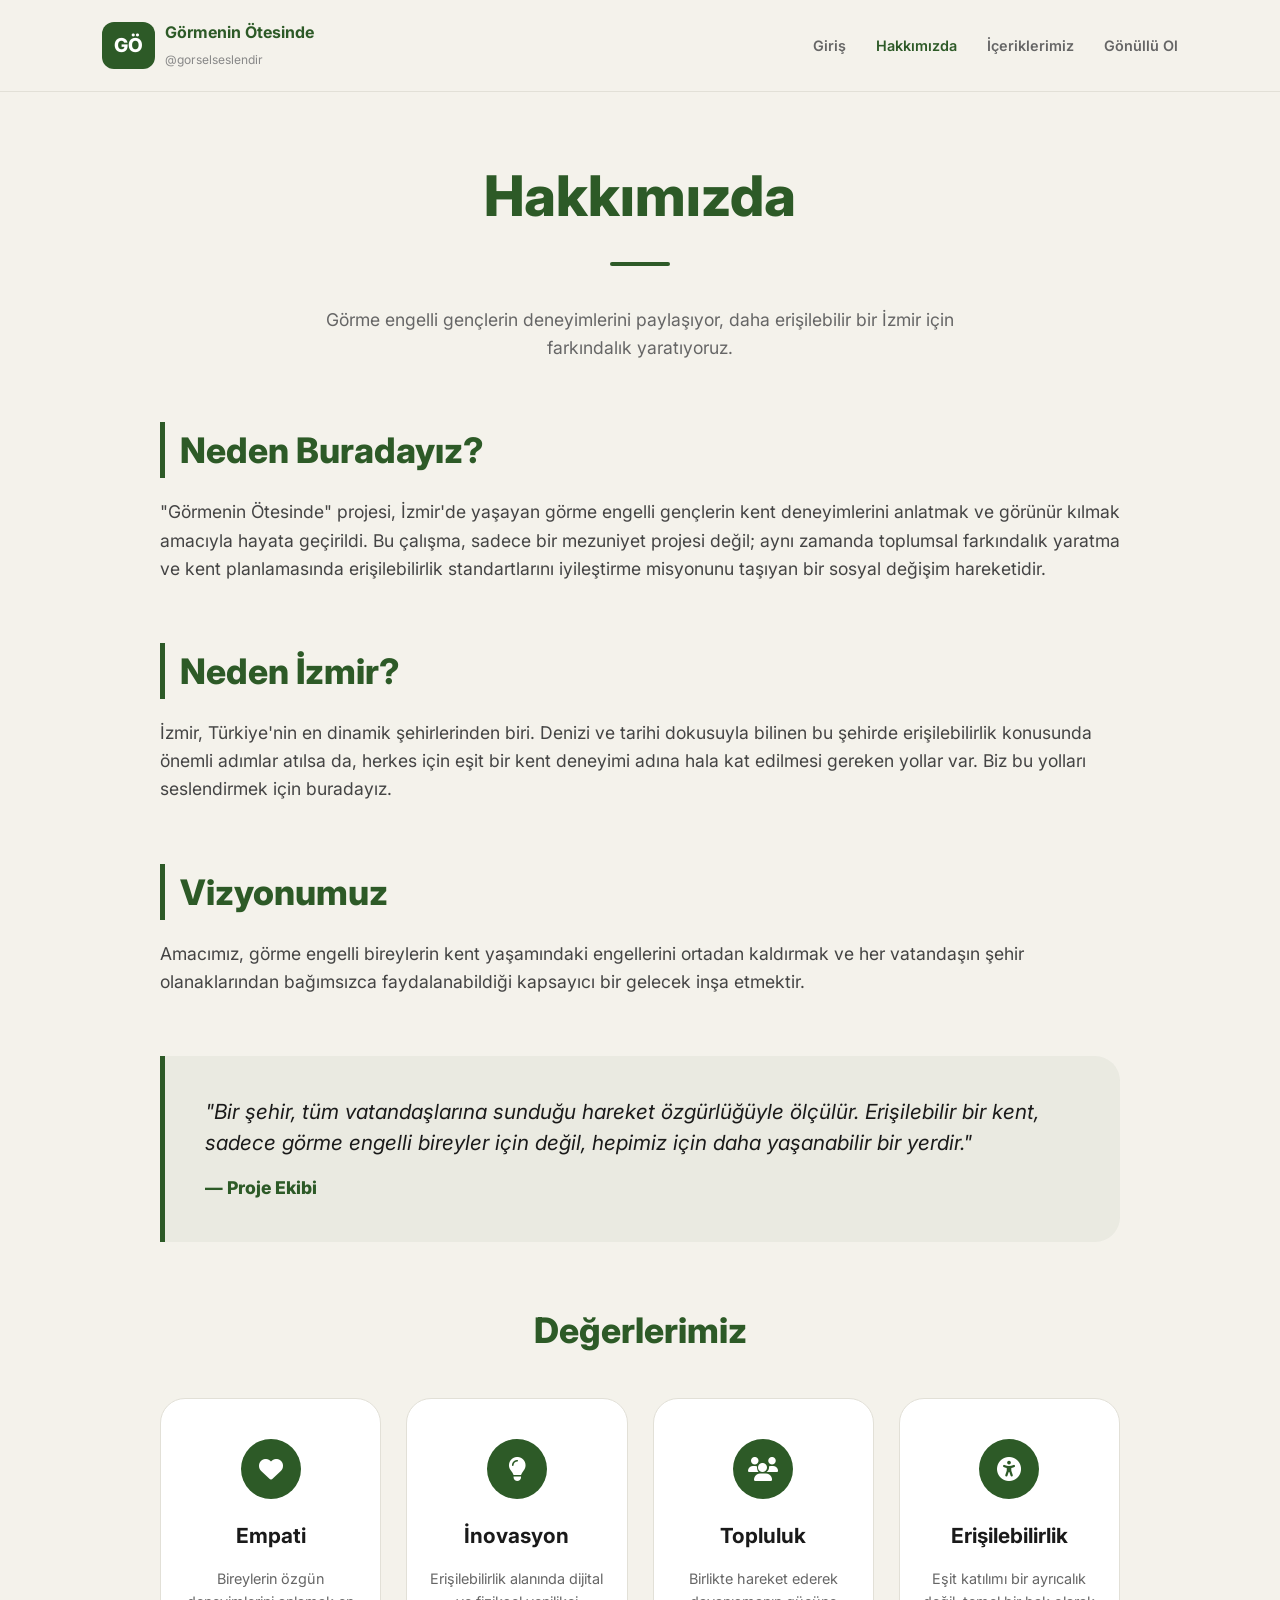
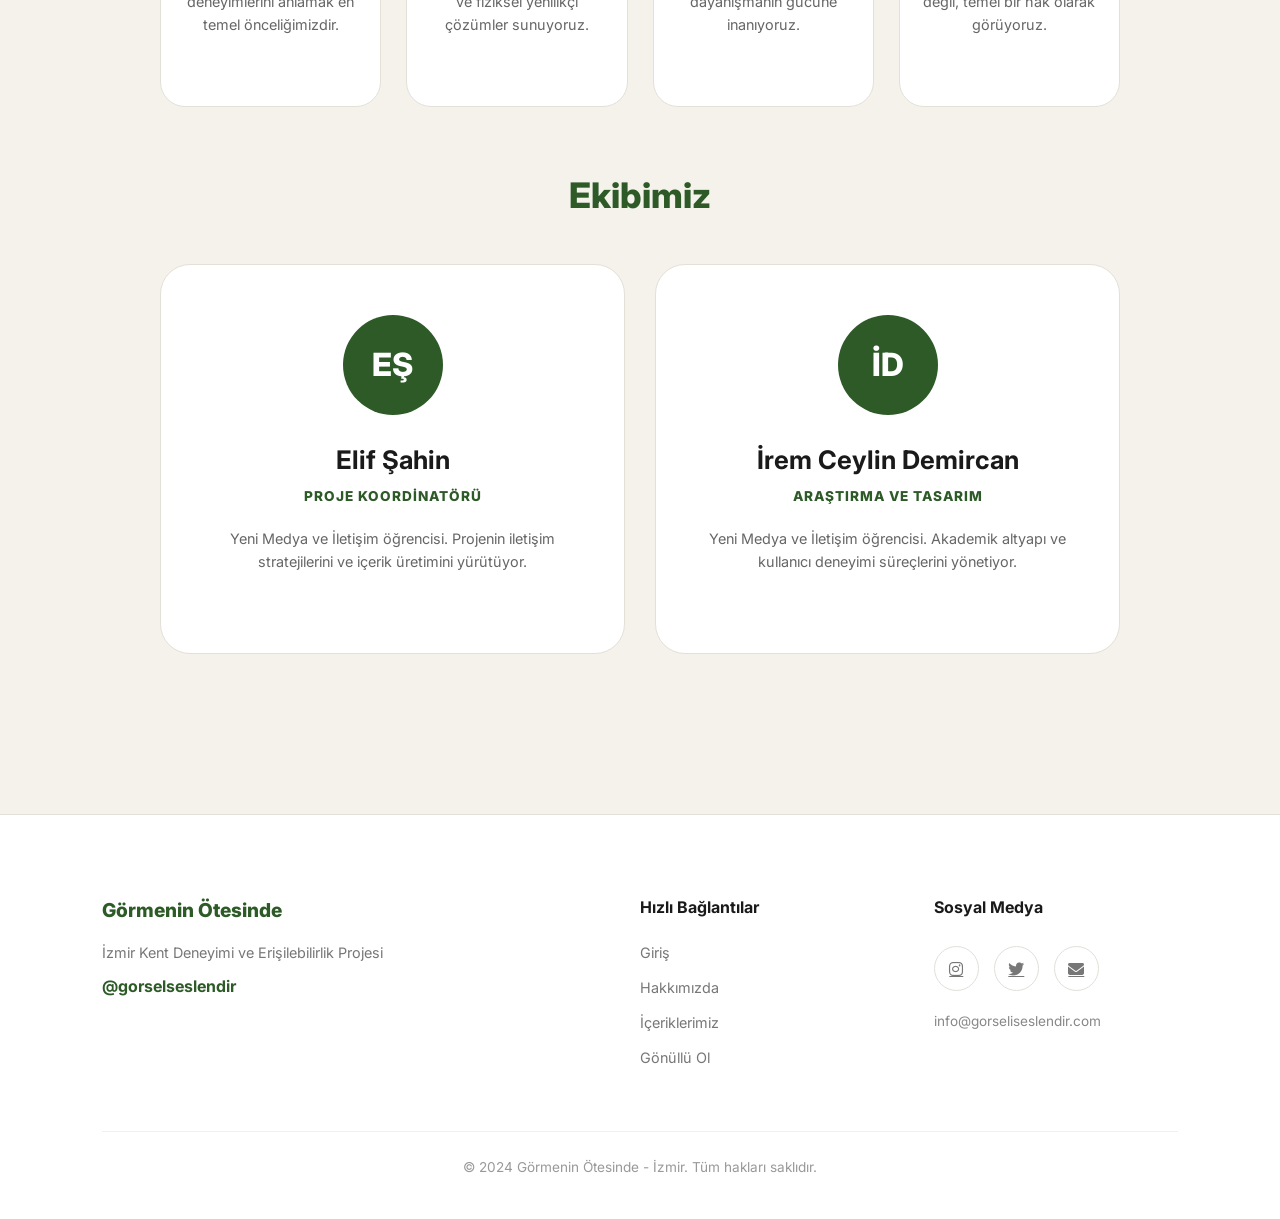
==== commit 5e4f49b7: "Update hakkimizda.html" ====
--- a/hakkimizda.html
+++ b/hakkimizda.html
@@ -4,54 +4,95 @@
     <meta charset="UTF-8">
     <meta name="viewport" content="width=device-width, initial-scale=1.0">
     <title>Hakkımızda | Görmenin Ötesinde</title>
+    <link rel="stylesheet" href="https://cdnjs.cloudflare.com/ajax/libs/font-awesome/6.4.0/css/all.min.css">
+    <link href="https://fonts.googleapis.com/css2?family=Inter:wght@400;700;800&display=swap" rel="stylesheet">
     <style>
-        /* TASARIMIN ANA TEMELLERİ */
-        @import url('https://fonts.googleapis.com/css2?family=Inter:wght@400;700;800&display=swap');
+        /* YENİ RENK PALETİ VE TEMEL AYARLAR */
+        :root {
+            --bg-color: #f4f2eb;
+            --text-color: #1a1a1a;
+            --accent-color: #2d5a27;
+            --border-color: #e2e0d7;
+            --card-bg: #ffffff;
+        }
+
         * { margin: 0; padding: 0; box-sizing: border-box; font-family: 'Inter', sans-serif; }
-        body { background-color: #000; color: #fff; line-height: 1.6; }
+        body { background-color: var(--bg-color); color: var(--text-color); line-height: 1.6; }
 
         /* NAVBAR */
-        .navbar { display: flex; justify-content: space-between; align-items: center; padding: 20px 8%; background: #000; border-bottom: 1px solid #1a1a1a; position: sticky; top: 0; z-index: 1000; }
+        .navbar { 
+            display: flex; justify-content: space-between; align-items: center; 
+            padding: 20px 8%; background: var(--bg-color); 
+            border-bottom: 1px solid var(--border-color); 
+            position: sticky; top: 0; z-index: 1000; 
+        }
         .logo-group { display: flex; align-items: center; gap: 10px; }
-        .logo-circle { background: #CCFF00; color: #000; padding: 8px 12px; border-radius: 50%; font-weight: 800; font-size: 1.2rem; }
+        .logo-circle { 
+            background: var(--accent-color); color: #fff; 
+            padding: 8px 12px; border-radius: 12px; font-weight: 800; font-size: 1.2rem; 
+        }
         .nav-links { display: flex; list-style: none; gap: 30px; }
-        .nav-links a { color: #888; text-decoration: none; font-weight: 600; font-size: 0.9rem; }
-        .nav-links a.active { color: #CCFF00; border-bottom: 2px solid #CCFF00; padding-bottom: 5px; }
+        .nav-links a { color: #666; text-decoration: none; font-weight: 600; font-size: 0.9rem; transition: 0.3s; }
+        .nav-links a:hover, .nav-links a.active { color: var(--accent-color); }
 
         /* GENEL YAPI */
         .container { max-width: 1000px; margin: 0 auto; padding: 60px 20px; }
-        h1, h2 { font-weight: 800; margin-bottom: 20px; }
-        .neon-divider { width: 60px; height: 4px; background: #CCFF00; margin-bottom: 30px; box-shadow: 0 0 10px #CCFF00; }
-        p { color: #ccc; margin-bottom: 40px; font-size: 1.1rem; }
-
-        /* DEĞERLERİMİZ (4 NEON KUTU) */
-        .values-grid { display: grid; grid-template-columns: repeat(auto-fit, minmax(220px, 1fr)); gap: 20px; margin-top: 40px; }
-        .value-card { border: 2px solid #CCFF00; border-radius: 15px; padding: 40px 20px; text-align: center; transition: 0.3s; background: rgba(204, 255, 0, 0.02); }
-        .value-card:hover { box-shadow: 0 0 20px rgba(204, 255, 0, 0.3); transform: translateY(-5px); }
-        .icon-circle { width: 60px; height: 60px; background: #CCFF00; border-radius: 50%; display: flex; align-items: center; justify-content: center; margin: 0 auto 20px; font-size: 1.8rem; color: #000; box-shadow: 0 0 15px #CCFF00; }
-        .value-card h3 { color: #fff; margin-bottom: 15px; font-size: 1.4rem; }
-
-        /* ALINTI KUTUSU (VİZYONUMUZ ALTI) */
-        .quote-box { border-left: 5px solid #CCFF00; background: rgba(204, 255, 0, 0.05); padding: 30px; margin: 40px 0; border-radius: 0 15px 15px 0; }
-        .quote-text { font-style: italic; font-size: 1.2rem; color: #fff; margin-bottom: 15px; }
-        .quote-author { color: #CCFF00; font-weight: bold; }
-
-        /* EKİBİMİZ (SİYAH KUTULAR) */
+        h1 { font-size: 3.5rem; font-weight: 800; color: var(--accent-color); margin-bottom: 10px; }
+        h2 { font-size: 2.2rem; font-weight: 800; color: var(--accent-color); margin: 60px 0 20px; border-left: 5px solid var(--accent-color); padding-left: 15px; }
+        
+        .divider { width: 60px; height: 4px; background: var(--accent-color); margin-bottom: 30px; border-radius: 10px; }
+        p { color: #444; margin-bottom: 30px; font-size: 1.1rem; }
+
+        /* DEĞERLERİMİZ */
+        .values-grid { display: grid; grid-template-columns: repeat(auto-fit, minmax(220px, 1fr)); gap: 25px; margin-top: 40px; }
+        .value-card { 
+            background: var(--card-bg); border: 1px solid var(--border-color); 
+            border-radius: 25px; padding: 40px 20px; text-align: center; transition: 0.4s; 
+        }
+        .value-card:hover { transform: translateY(-10px); box-shadow: 0 15px 30px rgba(0,0,0,0.05); border-color: var(--accent-color); }
+        .icon-circle { 
+            width: 60px; height: 60px; background: var(--accent-color); border-radius: 50%; 
+            display: flex; align-items: center; justify-content: center; 
+            margin: 0 auto 20px; font-size: 1.5rem; color: #fff; 
+        }
+        .value-card h3 { color: var(--text-color); margin-bottom: 15px; font-size: 1.3rem; }
+
+        /* ALINTI KUTUSU */
+        .quote-box { 
+            border-left: 5px solid var(--accent-color); background: rgba(45, 90, 39, 0.05); 
+            padding: 40px; margin: 60px 0; border-radius: 0 25px 25px 0; 
+        }
+        .quote-text { font-style: italic; font-size: 1.3rem; color: var(--text-color); margin-bottom: 15px; line-height: 1.5; }
+        .quote-author { color: var(--accent-color); font-weight: 800; font-size: 1.1rem; }
+
+        /* EKİBİMİZ */
         .team-grid { display: grid; grid-template-columns: repeat(auto-fit, minmax(300px, 1fr)); gap: 30px; margin-top: 40px; }
-        .team-card { border: 2px solid #CCFF00; border-radius: 20px; padding: 40px 30px; text-align: center; }
-        .team-avatar { width: 120px; height: 120px; background: #CCFF00; border-radius: 50%; display: flex; align-items: center; justify-content: center; margin: 0 auto 20px; font-size: 2.5rem; font-weight: 800; color: #000; box-shadow: 0 0 25px rgba(204, 255, 0, 0.4); }
-        .team-card h3 { font-size: 1.6rem; margin-bottom: 5px; }
-        .team-role { color: #CCFF00; font-weight: bold; margin-bottom: 20px; font-size: 0.9rem; text-transform: uppercase; }
+        .team-card { 
+            background: var(--card-bg); border: 1px solid var(--border-color); 
+            border-radius: 30px; padding: 50px 30px; text-align: center; transition: 0.4s;
+        }
+        .team-card:hover { transform: translateY(-10px); border-color: var(--accent-color); }
+        .team-avatar { 
+            width: 100px; height: 100px; background: var(--accent-color); border-radius: 50%; 
+            display: flex; align-items: center; justify-content: center; 
+            margin: 0 auto 25px; font-size: 2rem; font-weight: 800; color: #fff; 
+        }
+        .team-card h3 { font-size: 1.6rem; margin-bottom: 5px; color: var(--text-color); }
+        .team-role { color: var(--accent-color); font-weight: 800; margin-bottom: 20px; font-size: 0.85rem; text-transform: uppercase; letter-spacing: 1px; }
 
         /* FOOTER */
-        footer { border-top: 1px solid #1a1a1a; padding: 60px 8%; margin-top: 80px; }
+        footer { border-top: 1px solid var(--border-color); padding: 80px 8% 40px; background: #fff; margin-top: 100px; }
         .footer-grid { display: grid; grid-template-columns: 2fr 1fr 1fr; gap: 50px; }
-        .footer-logo { font-weight: 800; margin-bottom: 20px; display: block; }
+        .footer-logo { font-weight: 800; font-size: 1.2rem; color: var(--accent-color); margin-bottom: 15px; display: block; }
         .footer-links { list-style: none; }
-        .footer-links li { margin-bottom: 10px; color: #888; }
-        .social-icons { display: flex; gap: 15px; margin-top: 20px; }
-        .social-circle { width: 40px; height: 40px; border: 1px solid #CCFF00; border-radius: 50%; display: flex; align-items: center; justify-content: center; color: #CCFF00; text-decoration: none; }
-        .copyright { text-align: center; color: #444; margin-top: 50px; padding-top: 20px; border-top: 1px solid #111; font-size: 0.8rem; }
+        .footer-links li { margin-bottom: 12px; color: #777; font-size: 0.9rem; }
+        .social-icons { display: flex; gap: 15px; margin-top: 25px; }
+        .social-circle { 
+            width: 45px; height: 45px; border: 1px solid var(--border-color); border-radius: 50%; 
+            display: flex; align-items: center; justify-content: center; color: #777; transition: 0.3s;
+        }
+        .social-circle:hover { color: var(--accent-color); border-color: var(--accent-color); }
+        .copyright { text-align: center; color: #999; margin-top: 50px; padding-top: 25px; border-top: 1px solid #f0f0f0; font-size: 0.85rem; }
     </style>
 </head>
 <body>
@@ -60,12 +101,12 @@
         <div class="logo-group">
             <span class="logo-circle">GÖ</span>
             <div>
-                <strong>Görmenin Ötesinde</strong><br>
-                <small style="color: #CCFF00; font-size: 0.7rem;">@gorseliseslendir</small>
+                <strong style="color: var(--accent-color);">Görmenin Ötesinde</strong><br>
+                <small style="color: #888; font-size: 0.75rem;">@gorselseslendir</small>
             </div>
         </div>
         <ul class="nav-links">
-            <li><a href="index.html">Giriş Sayfası</a></li>
+            <li><a href="index.html">Giriş</a></li>
             <li><a href="hakkimizda.html" class="active">Hakkımızda</a></li>
             <li><a href="iceriklerimiz.html">İçeriklerimiz</a></li>
             <li><a href="iletisim.html">Gönüllü Ol</a></li>
@@ -73,66 +114,61 @@
     </nav>
 
     <div class="container">
-        <h1 style="font-size: 4rem; text-align: center; margin-bottom: 10px;">Hakkımızda</h1>
-        <div class="neon-divider" style="margin: 0 auto 40px;"></div>
-        <p style="text-align: center; color: #888;">Görme engelli gençlerin deneyimlerini paylaşıyor, farkındalık yaratıyoruz.</p>
+        <h1 style="text-align: center;">Hakkımızda</h1>
+        <div class="divider" style="margin: 20px auto 40px;"></div>
+        <p style="text-align: center; color: #666; max-width: 700px; margin: 0 auto 60px;">Görme engelli gençlerin deneyimlerini paylaşıyor, daha erişilebilir bir İzmir için farkındalık yaratıyoruz.</p>
 
         <h2>Neden Buradayız?</h2>
-        <div class="neon-divider"></div>
-        <p>"Görmenin Ötesinde" projesi, İzmir'de yaşayan görme engelli gençlerin kent deneyimlerini anlatmak ve görünür kılmak amacıyla hayata geçirildi. Bu proje, sadece bir belgesel değil; aynı zamanda toplumsal farkındalık yaratma ve kent planlamasında erişilebilirlik standartlarını iyileştirme misyonunu taşıyan bir sosyal değişim hareketi.</p>
+        <p>"Görmenin Ötesinde" projesi, İzmir'de yaşayan görme engelli gençlerin kent deneyimlerini anlatmak ve görünür kılmak amacıyla hayata geçirildi. Bu çalışma, sadece bir mezuniyet projesi değil; aynı zamanda toplumsal farkındalık yaratma ve kent planlamasında erişilebilirlik standartlarını iyileştirme misyonunu taşıyan bir sosyal değişim hareketidir.</p>
 
         <h2>Neden İzmir?</h2>
-        <div class="neon-divider"></div>
-        <p>İzmir, Türkiye'nin en kalabalık ve dinamik şehirlerinden biri. Denizi, tarihi dokusu ve çeşitli kültürel yapısıyla bilinen bu şehir, aynı zamanda erişilebilirlik konusunda da önemli adımlar atmaya başladı. Ancak hala yapılması gereken çok şey var.</p>
+        <p>İzmir, Türkiye'nin en dinamik şehirlerinden biri. Denizi ve tarihi dokusuyla bilinen bu şehirde erişilebilirlik konusunda önemli adımlar atılsa da, herkes için eşit bir kent deneyimi adına hala kat edilmesi gereken yollar var. Biz bu yolları seslendirmek için buradayız.</p>
 
         <h2>Vizyonumuz</h2>
-        <div class="neon-divider"></div>
-        <p>Amacımız, görme engelli bireylerin kent yaşamındaki engellerini ortadan kaldırmak ve herkesin eşit şekilde şehir olanaklarından faydalanabildiği bir gelecek inşa etmek.</p>
+        <p>Amacımız, görme engelli bireylerin kent yaşamındaki engellerini ortadan kaldırmak ve her vatandaşın şehir olanaklarından bağımsızca faydalanabildiği kapsayıcı bir gelecek inşa etmektir.</p>
 
         <div class="quote-box">
-            <div class="quote-text">"Bir şehir, en dezavantajlı vatandaşlarına nasıl davrandığıyla ölçülür. Erişilebilir bir kent, sadece görme engelli bireyler için değil, herkes için daha yaşanabilir bir yerdir."</div>
+            <div class="quote-text">"Bir şehir, tüm vatandaşlarına sunduğu hareket özgürlüğüyle ölçülür. Erişilebilir bir kent, sadece görme engelli bireyler için değil, hepimiz için daha yaşanabilir bir yerdir."</div>
             <div class="quote-author">— Proje Ekibi</div>
         </div>
 
-        <h2 style="text-align: center; margin-top: 100px;">Değerlerimiz</h2>
-        <p style="text-align: center;">Çalışmalarımızı yönlendiren temel ilkeler</p>
+        <h2 style="text-align: center; border: none; padding: 0;">Değerlerimiz</h2>
         <div class="values-grid">
             <div class="value-card">
-                <div class="icon-circle">♥</div>
+                <div class="icon-circle"><i class="fas fa-heart"></i></div>
                 <h3>Empati</h3>
-                <p style="font-size: 0.9rem;">Görme engelli bireylerin deneyimlerini anlamak en önemli değerimizdir.</p>
-            </div>
-            <div class="value-card">
-                <div class="icon-circle">💡</div>
+                <p style="font-size: 0.9rem; color: #666;">Bireylerin özgün deneyimlerini anlamak en temel önceliğimizdir.</p>
+            </div>
+            <div class="value-card">
+                <div class="icon-circle"><i class="fas fa-lightbulb"></i></div>
                 <h3>İnovasyon</h3>
-                <p style="font-size: 0.9rem;">Erişilebilirlik alanında yenilikçi çözümler geliştiriyoruz.</p>
-            </div>
-            <div class="value-card">
-                <div class="icon-circle">👥</div>
+                <p style="font-size: 0.9rem; color: #666;">Erişilebilirlik alanında dijital ve fiziksel yenilikçi çözümler sunuyoruz.</p>
+            </div>
+            <div class="value-card">
+                <div class="icon-circle"><i class="fas fa-users"></i></div>
                 <h3>Topluluk</h3>
-                <p style="font-size: 0.9rem;">Güçlü bir topluluk oluşturarak birlikte hareket ediyoruz.</p>
-            </div>
-            <div class="value-card">
-                <div class="icon-circle">🌐</div>
+                <p style="font-size: 0.9rem; color: #666;">Birlikte hareket ederek dayanışmanın gücüne inanıyoruz.</p>
+            </div>
+            <div class="value-card">
+                <div class="icon-circle"><i class="fas fa-universal-access"></i></div>
                 <h3>Erişilebilirlik</h3>
-                <p style="font-size: 0.9rem;">Herkesin eşit şekilde faydalanabileceği bir yaşam için çalışıyoruz.</p>
-            </div>
-        </div>
-
-        <h2 style="text-align: center; margin-top: 100px;">Ekibimiz</h2>
-        <p style="text-align: center;">Bu projeyi hayata geçiren ekip üyeleri</p>
+                <p style="font-size: 0.9rem; color: #666;">Eşit katılımı bir ayrıcalık değil, temel bir hak olarak görüyoruz.</p>
+            </div>
+        </div>
+
+        <h2 style="text-align: center; border: none; padding: 0;">Ekibimiz</h2>
         <div class="team-grid">
             <div class="team-card">
                 <div class="team-avatar">EŞ</div>
                 <h3>Elif Şahin</h3>
                 <div class="team-role">Proje Koordinatörü</div>
-                <p style="font-size: 0.85rem;">Sosyal girişimcilik ve erişilebilirlik alanında 8 yıllık deneyime sahip. Projenin kurucu ortağı.</p>
+                <p style="font-size: 0.9rem; color: #666;">Yeni Medya ve İletişim öğrencisi. Projenin iletişim stratejilerini ve içerik üretimini yürütüyor.</p>
             </div>
             <div class="team-card">
                 <div class="team-avatar">İD</div>
                 <h3>İrem Ceylin Demircan</h3>
-                <div class="team-role">Araştırma Uzmanı</div>
-                <p style="font-size: 0.85rem;">Kent planlama ve sosyal araştırma alanlarında uzman. Projenin akademik altyapısını oluşturuyor.</p>
+                <div class="team-role">Araştırma ve Tasarım</div>
+                <p style="font-size: 0.9rem; color: #666;">Yeni Medya ve İletişim öğrencisi. Akademik altyapı ve kullanıcı deneyimi süreçlerini yönetiyor.</p>
             </div>
         </div>
     </div>
@@ -141,31 +177,30 @@
         <div class="footer-grid">
             <div>
                 <span class="footer-logo">Görmenin Ötesinde</span>
-                <p style="font-size: 0.9rem; margin-bottom: 10px;">İzmir'de Görme Engelli Gençlerin Kent Deneyimi</p>
-                <span style="color: #CCFF00;">@gorseliseslendir</span>
+                <p style="font-size: 0.9rem; color: #777; margin-bottom: 10px;">İzmir Kent Deneyimi ve Erişilebilirlik Projesi</p>
+                <span style="color: var(--accent-color); font-weight: 700;">@gorselseslendir</span>
             </div>
             <div>
                 <strong style="display: block; margin-bottom: 20px;">Hızlı Bağlantılar</strong>
                 <ul class="footer-links">
-                    <li>Giriş Sayfası</li>
-                    <li>Hakkımızda</li>
-                    <li>İçeriklerimiz</li>
-                    <li>Gönüllü Ol</li>
+                    <li><a href="index.html" style="text-decoration:none; color:inherit;">Giriş</a></li>
+                    <li><a href="hakkimizda.html" style="text-decoration:none; color:inherit;">Hakkımızda</a></li>
+                    <li><a href="iceriklerimiz.html" style="text-decoration:none; color:inherit;">İçeriklerimiz</a></li>
+                    <li><a href="iletisim.html" style="text-decoration:none; color:inherit;">Gönüllü Ol</a></li>
                 </ul>
             </div>
             <div>
                 <strong style="display: block; margin-bottom: 20px;">Sosyal Medya</strong>
                 <div class="social-icons">
-                    <a href="#" class="social-circle">IG</a>
-                    <a href="#" class="social-circle">TW</a>
-                    <a href="#" class="social-circle">FB</a>
-                    <a href="#" class="social-circle">YT</a>
+                    <a href="#" class="social-circle"><i class="fab fa-instagram"></i></a>
+                    <a href="#" class="social-circle"><i class="fab fa-twitter"></i></a>
+                    <a href="#" class="social-circle"><i class="fas fa-envelope"></i></a>
                 </div>
-                <p style="margin-top: 20px; font-size: 0.8rem;">info@gorseliseslendir.com</p>
+                <p style="margin-top: 20px; font-size: 0.85rem; color: #888;">info@gorseliseslendir.com</p>
             </div>
         </div>
         <div class="copyright">
-            © 2024 Görmenin Ötesinde - Görseli Seslendir, İzmir. Tüm hakları saklıdır.
+            © 2024 Görmenin Ötesinde - İzmir. Tüm hakları saklıdır.
         </div>
     </footer>
 
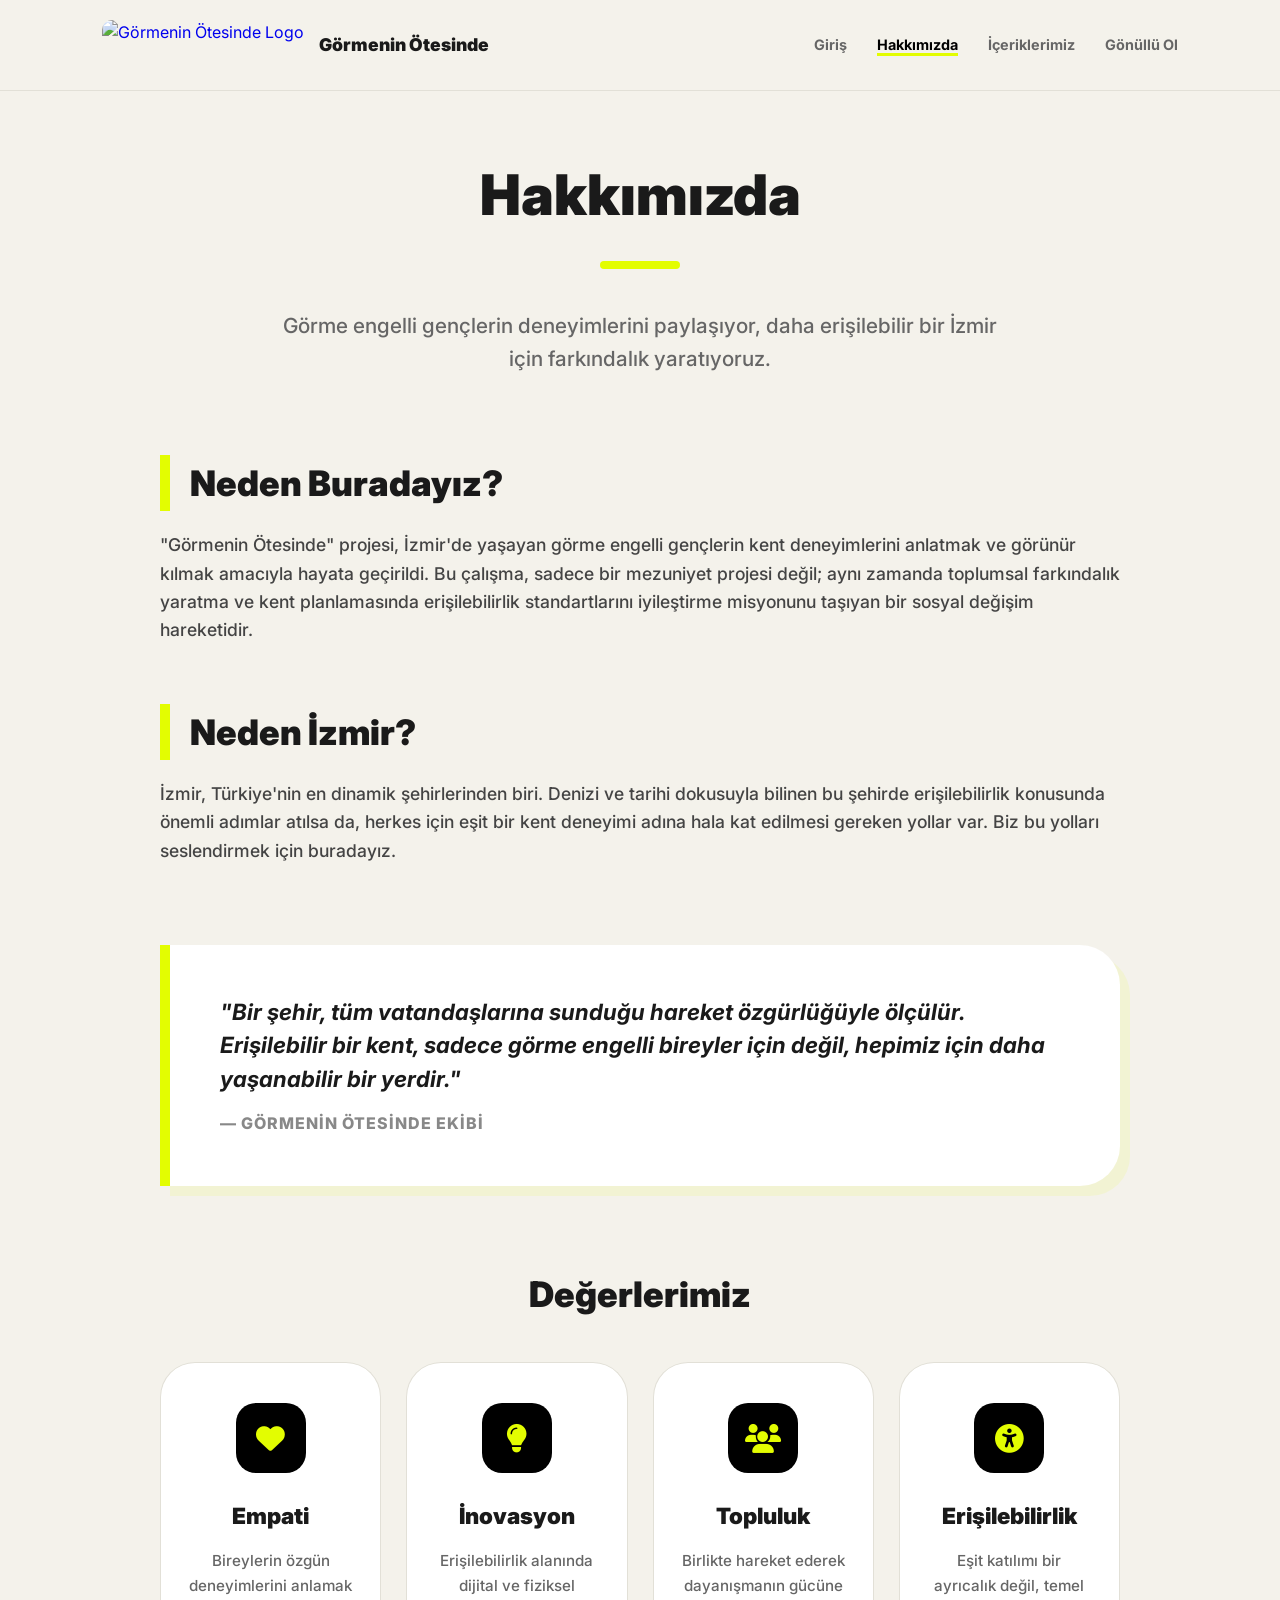
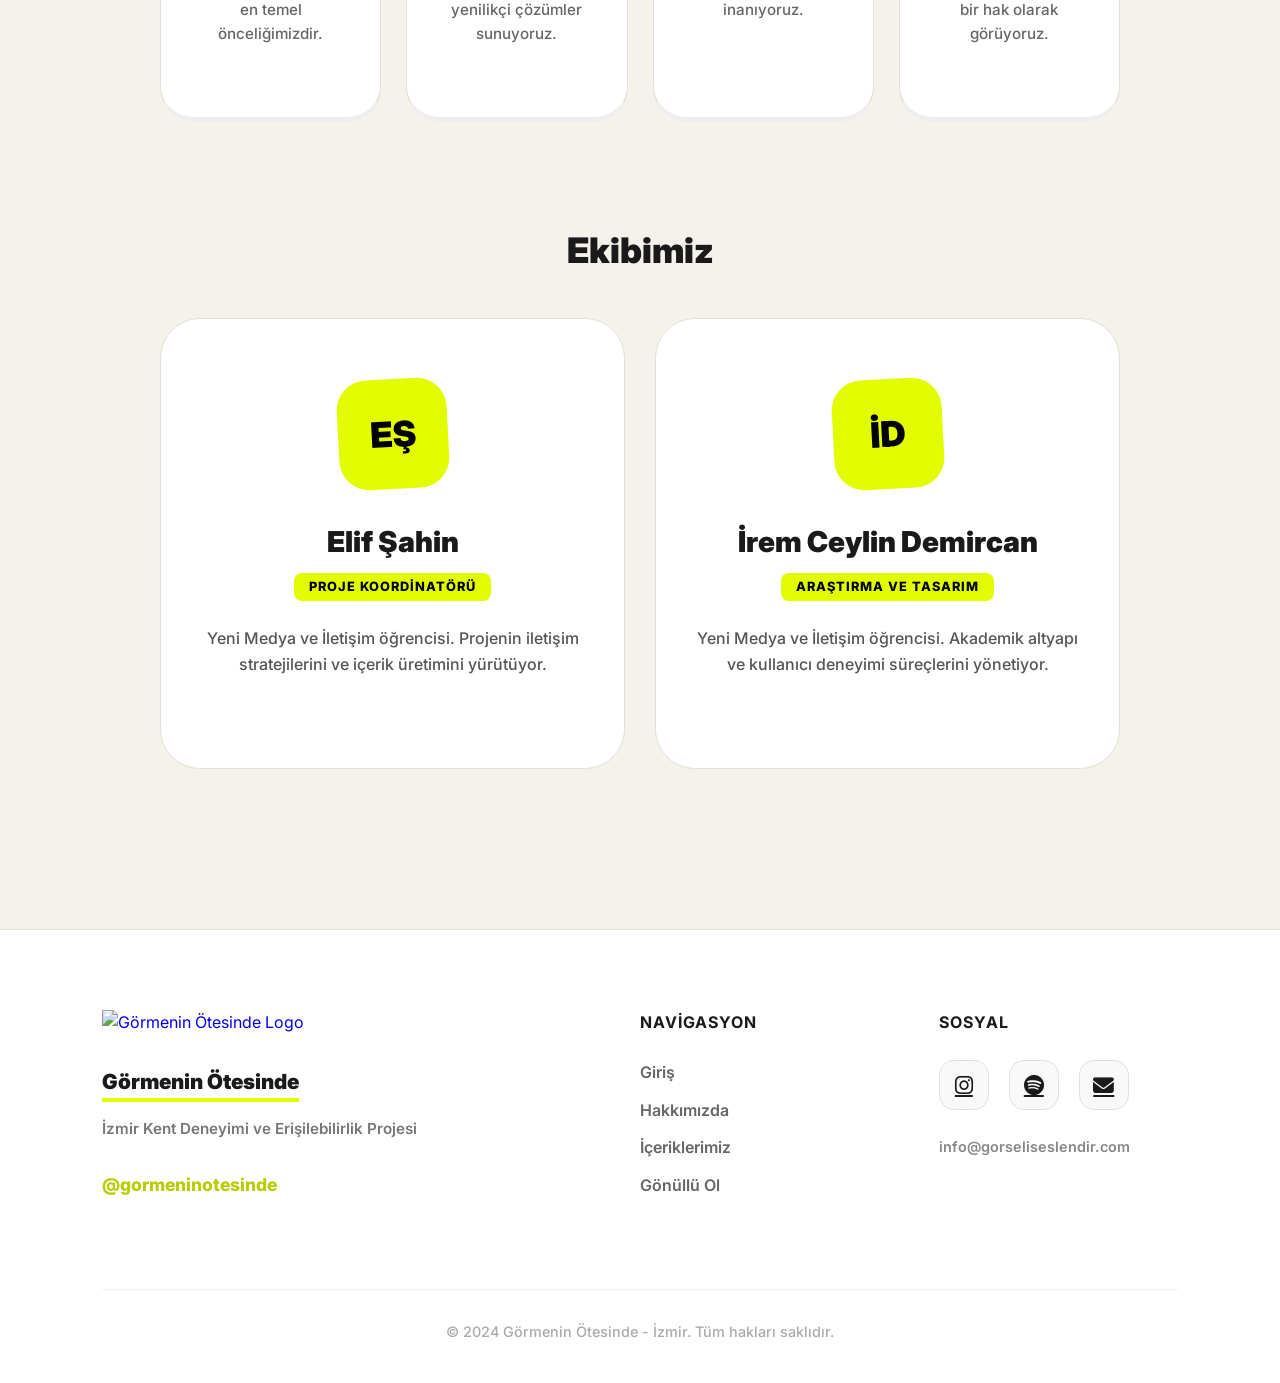
==== commit 10ad1791: "Update hakkimizda.html" ====
--- a/hakkimizda.html
+++ b/hakkimizda.html
@@ -5,13 +5,14 @@
     <meta name="viewport" content="width=device-width, initial-scale=1.0">
     <title>Hakkımızda | Görmenin Ötesinde</title>
     <link rel="stylesheet" href="https://cdnjs.cloudflare.com/ajax/libs/font-awesome/6.4.0/css/all.min.css">
-    <link href="https://fonts.googleapis.com/css2?family=Inter:wght@400;700;800&display=swap" rel="stylesheet">
+    <link href="https://fonts.googleapis.com/css2?family=Inter:wght@400;700;900&display=swap" rel="stylesheet">
     <style>
-        /* YENİ RENK PALETİ VE TEMEL AYARLAR */
+        /* YENİ NEON RENK PALETİ VE TEMEL AYARLAR */
         :root {
             --bg-color: #f4f2eb;
             --text-color: #1a1a1a;
-            --accent-color: #2d5a27;
+            --accent-color: #e3fd01; /* Neon Yeşil */
+            --accent-dark: #b8cc00;
             --border-color: #e2e0d7;
             --card-bg: #ffffff;
         }
@@ -26,85 +27,88 @@
             border-bottom: 1px solid var(--border-color); 
             position: sticky; top: 0; z-index: 1000; 
         }
-        .logo-group { display: flex; align-items: center; gap: 10px; }
-        .logo-circle { 
-            background: var(--accent-color); color: #fff; 
-            padding: 8px 12px; border-radius: 12px; font-weight: 800; font-size: 1.2rem; 
-        }
+        .logo-group { display: flex; align-items: center; gap: 15px; text-decoration: none; }
+        .logo-group img { height: 50px; width: auto; border-radius: 10px; }
+        .logo-text { color: #1a1a1a; font-weight: 900; font-size: 1.1rem; }
+
         .nav-links { display: flex; list-style: none; gap: 30px; }
-        .nav-links a { color: #666; text-decoration: none; font-weight: 600; font-size: 0.9rem; transition: 0.3s; }
-        .nav-links a:hover, .nav-links a.active { color: var(--accent-color); }
+        .nav-links a { color: #666; text-decoration: none; font-weight: 700; font-size: 0.9rem; transition: 0.3s; }
+        .nav-links a:hover, .nav-links a.active { color: #000; border-bottom: 3px solid var(--accent-color); }
 
         /* GENEL YAPI */
         .container { max-width: 1000px; margin: 0 auto; padding: 60px 20px; }
-        h1 { font-size: 3.5rem; font-weight: 800; color: var(--accent-color); margin-bottom: 10px; }
-        h2 { font-size: 2.2rem; font-weight: 800; color: var(--accent-color); margin: 60px 0 20px; border-left: 5px solid var(--accent-color); padding-left: 15px; }
+        h1 { font-size: 3.5rem; font-weight: 900; color: #1a1a1a; margin-bottom: 10px; }
+        h2 { font-size: 2.2rem; font-weight: 900; color: #1a1a1a; margin: 60px 0 20px; border-left: 10px solid var(--accent-color); padding-left: 20px; }
         
-        .divider { width: 60px; height: 4px; background: var(--accent-color); margin-bottom: 30px; border-radius: 10px; }
-        p { color: #444; margin-bottom: 30px; font-size: 1.1rem; }
+        .divider { width: 80px; height: 8px; background: var(--accent-color); margin-bottom: 30px; border-radius: 10px; }
+        p { color: #444; margin-bottom: 30px; font-size: 1.1rem; font-weight: 500; }
 
         /* DEĞERLERİMİZ */
         .values-grid { display: grid; grid-template-columns: repeat(auto-fit, minmax(220px, 1fr)); gap: 25px; margin-top: 40px; }
         .value-card { 
             background: var(--card-bg); border: 1px solid var(--border-color); 
-            border-radius: 25px; padding: 40px 20px; text-align: center; transition: 0.4s; 
-        }
-        .value-card:hover { transform: translateY(-10px); box-shadow: 0 15px 30px rgba(0,0,0,0.05); border-color: var(--accent-color); }
+            border-radius: 35px; padding: 40px 25px; text-align: center; transition: 0.4s;
+            border-bottom: 5px solid #eee;
+        }
+        .value-card:hover { transform: translateY(-10px); border-bottom-color: var(--accent-color); box-shadow: 0 15px 30px rgba(0,0,0,0.05); }
         .icon-circle { 
-            width: 60px; height: 60px; background: var(--accent-color); border-radius: 50%; 
+            width: 70px; height: 70px; background: #000; border-radius: 20px; 
             display: flex; align-items: center; justify-content: center; 
-            margin: 0 auto 20px; font-size: 1.5rem; color: #fff; 
-        }
-        .value-card h3 { color: var(--text-color); margin-bottom: 15px; font-size: 1.3rem; }
+            margin: 0 auto 25px; font-size: 1.8rem; color: var(--accent-color); 
+        }
+        .value-card h3 { color: #1a1a1a; margin-bottom: 15px; font-size: 1.4rem; font-weight: 900; }
 
         /* ALINTI KUTUSU */
         .quote-box { 
-            border-left: 5px solid var(--accent-color); background: rgba(45, 90, 39, 0.05); 
-            padding: 40px; margin: 60px 0; border-radius: 0 25px 25px 0; 
-        }
-        .quote-text { font-style: italic; font-size: 1.3rem; color: var(--text-color); margin-bottom: 15px; line-height: 1.5; }
-        .quote-author { color: var(--accent-color); font-weight: 800; font-size: 1.1rem; }
+            border-left: 10px solid var(--accent-color); background: #fff; 
+            padding: 50px; margin: 80px 0; border-radius: 0 40px 40px 0;
+            box-shadow: 10px 10px 0px rgba(227, 253, 1, 0.1);
+        }
+        .quote-text { font-style: italic; font-size: 1.4rem; color: #1a1a1a; margin-bottom: 15px; line-height: 1.5; font-weight: 700; }
+        .quote-author { color: #888; font-weight: 800; font-size: 1rem; text-transform: uppercase; letter-spacing: 1px; }
 
         /* EKİBİMİZ */
         .team-grid { display: grid; grid-template-columns: repeat(auto-fit, minmax(300px, 1fr)); gap: 30px; margin-top: 40px; }
         .team-card { 
             background: var(--card-bg); border: 1px solid var(--border-color); 
-            border-radius: 30px; padding: 50px 30px; text-align: center; transition: 0.4s;
+            border-radius: 40px; padding: 60px 35px; text-align: center; transition: 0.4s;
         }
         .team-card:hover { transform: translateY(-10px); border-color: var(--accent-color); }
         .team-avatar { 
-            width: 100px; height: 100px; background: var(--accent-color); border-radius: 50%; 
+            width: 110px; height: 110px; background: var(--accent-color); border-radius: 30px; 
             display: flex; align-items: center; justify-content: center; 
-            margin: 0 auto 25px; font-size: 2rem; font-weight: 800; color: #fff; 
-        }
-        .team-card h3 { font-size: 1.6rem; margin-bottom: 5px; color: var(--text-color); }
-        .team-role { color: var(--accent-color); font-weight: 800; margin-bottom: 20px; font-size: 0.85rem; text-transform: uppercase; letter-spacing: 1px; }
+            margin: 0 auto 30px; font-size: 2.2rem; font-weight: 900; color: #000; 
+            transform: rotate(-3deg);
+        }
+        .team-card h3 { font-size: 1.8rem; margin-bottom: 8px; color: #1a1a1a; font-weight: 900; }
+        .team-role { color: #000; background: var(--accent-color); display: inline-block; padding: 4px 15px; border-radius: 8px; font-weight: 800; margin-bottom: 25px; font-size: 0.8rem; text-transform: uppercase; letter-spacing: 1px; }
 
         /* FOOTER */
         footer { border-top: 1px solid var(--border-color); padding: 80px 8% 40px; background: #fff; margin-top: 100px; }
-        .footer-grid { display: grid; grid-template-columns: 2fr 1fr 1fr; gap: 50px; }
-        .footer-logo { font-weight: 800; font-size: 1.2rem; color: var(--accent-color); margin-bottom: 15px; display: block; }
+        .footer-grid { display: grid; grid-template-columns: 2fr 1fr 1fr; gap: 60px; }
+        .footer-logo img { height: 45px; width: auto; margin-bottom: 15px; }
+        .footer-logo-text { font-weight: 900; font-size: 1.3rem; color: #1a1a1a; display: block; border-bottom: 4px solid var(--accent-color); width: fit-content; }
+        
         .footer-links { list-style: none; }
-        .footer-links li { margin-bottom: 12px; color: #777; font-size: 0.9rem; }
-        .social-icons { display: flex; gap: 15px; margin-top: 25px; }
+        .footer-links li a { text-decoration: none; color: #666; font-size: 1rem; font-weight: 600; transition: 0.3s; display: block; margin-bottom: 12px; }
+        .footer-links li a:hover { color: #000; padding-left: 5px; }
+        
+        .social-icons { display: flex; gap: 20px; margin-top: 25px; }
         .social-circle { 
-            width: 45px; height: 45px; border: 1px solid var(--border-color); border-radius: 50%; 
-            display: flex; align-items: center; justify-content: center; color: #777; transition: 0.3s;
-        }
-        .social-circle:hover { color: var(--accent-color); border-color: var(--accent-color); }
-        .copyright { text-align: center; color: #999; margin-top: 50px; padding-top: 25px; border-top: 1px solid #f0f0f0; font-size: 0.85rem; }
+            width: 50px; height: 50px; background: #f9f9f9; border: 1px solid var(--border-color); border-radius: 15px; 
+            display: flex; align-items: center; justify-content: center; color: #1a1a1a; transition: 0.4s; font-size: 1.3rem;
+        }
+        .social-circle:hover { background: var(--accent-color); border-color: var(--accent-color); transform: scale(1.1) rotate(5deg); }
+        .copyright { text-align: center; color: #aaa; margin-top: 60px; padding-top: 30px; border-top: 1px solid #f0f0f0; font-size: 0.9rem; font-weight: 500; }
     </style>
 </head>
 <body>
 
     <nav class="navbar">
-        <div class="logo-group">
-            <span class="logo-circle">GÖ</span>
-            <div>
-                <strong style="color: var(--accent-color);">Görmenin Ötesinde</strong><br>
-                <small style="color: #888; font-size: 0.75rem;">@gorselseslendir</small>
-            </div>
-        </div>
+        <a href="index.html" class="logo-group">
+            <img src="image_4.png" alt="Görmenin Ötesinde Logo">
+            <div class="logo-text">Görmenin Ötesinde</div>
+        </a>
         <ul class="nav-links">
             <li><a href="index.html">Giriş</a></li>
             <li><a href="hakkimizda.html" class="active">Hakkımızda</a></li>
@@ -116,7 +120,7 @@
     <div class="container">
         <h1 style="text-align: center;">Hakkımızda</h1>
         <div class="divider" style="margin: 20px auto 40px;"></div>
-        <p style="text-align: center; color: #666; max-width: 700px; margin: 0 auto 60px;">Görme engelli gençlerin deneyimlerini paylaşıyor, daha erişilebilir bir İzmir için farkındalık yaratıyoruz.</p>
+        <p style="text-align: center; color: #666; max-width: 750px; margin: 0 auto 80px; font-size: 1.3rem;">Görme engelli gençlerin deneyimlerini paylaşıyor, daha erişilebilir bir İzmir için farkındalık yaratıyoruz.</p>
 
         <h2>Neden Buradayız?</h2>
         <p>"Görmenin Ötesinde" projesi, İzmir'de yaşayan görme engelli gençlerin kent deneyimlerini anlatmak ve görünür kılmak amacıyla hayata geçirildi. Bu çalışma, sadece bir mezuniyet projesi değil; aynı zamanda toplumsal farkındalık yaratma ve kent planlamasında erişilebilirlik standartlarını iyileştirme misyonunu taşıyan bir sosyal değişim hareketidir.</p>
@@ -124,12 +128,9 @@
         <h2>Neden İzmir?</h2>
         <p>İzmir, Türkiye'nin en dinamik şehirlerinden biri. Denizi ve tarihi dokusuyla bilinen bu şehirde erişilebilirlik konusunda önemli adımlar atılsa da, herkes için eşit bir kent deneyimi adına hala kat edilmesi gereken yollar var. Biz bu yolları seslendirmek için buradayız.</p>
 
-        <h2>Vizyonumuz</h2>
-        <p>Amacımız, görme engelli bireylerin kent yaşamındaki engellerini ortadan kaldırmak ve her vatandaşın şehir olanaklarından bağımsızca faydalanabildiği kapsayıcı bir gelecek inşa etmektir.</p>
-
         <div class="quote-box">
             <div class="quote-text">"Bir şehir, tüm vatandaşlarına sunduğu hareket özgürlüğüyle ölçülür. Erişilebilir bir kent, sadece görme engelli bireyler için değil, hepimiz için daha yaşanabilir bir yerdir."</div>
-            <div class="quote-author">— Proje Ekibi</div>
+            <div class="quote-author">— Görmenin Ötesinde Ekibi</div>
         </div>
 
         <h2 style="text-align: center; border: none; padding: 0;">Değerlerimiz</h2>
@@ -137,38 +138,38 @@
             <div class="value-card">
                 <div class="icon-circle"><i class="fas fa-heart"></i></div>
                 <h3>Empati</h3>
-                <p style="font-size: 0.9rem; color: #666;">Bireylerin özgün deneyimlerini anlamak en temel önceliğimizdir.</p>
+                <p style="font-size: 0.95rem; color: #666;">Bireylerin özgün deneyimlerini anlamak en temel önceliğimizdir.</p>
             </div>
             <div class="value-card">
                 <div class="icon-circle"><i class="fas fa-lightbulb"></i></div>
                 <h3>İnovasyon</h3>
-                <p style="font-size: 0.9rem; color: #666;">Erişilebilirlik alanında dijital ve fiziksel yenilikçi çözümler sunuyoruz.</p>
+                <p style="font-size: 0.95rem; color: #666;">Erişilebilirlik alanında dijital ve fiziksel yenilikçi çözümler sunuyoruz.</p>
             </div>
             <div class="value-card">
                 <div class="icon-circle"><i class="fas fa-users"></i></div>
                 <h3>Topluluk</h3>
-                <p style="font-size: 0.9rem; color: #666;">Birlikte hareket ederek dayanışmanın gücüne inanıyoruz.</p>
+                <p style="font-size: 0.95rem; color: #666;">Birlikte hareket ederek dayanışmanın gücüne inanıyoruz.</p>
             </div>
             <div class="value-card">
                 <div class="icon-circle"><i class="fas fa-universal-access"></i></div>
                 <h3>Erişilebilirlik</h3>
-                <p style="font-size: 0.9rem; color: #666;">Eşit katılımı bir ayrıcalık değil, temel bir hak olarak görüyoruz.</p>
-            </div>
-        </div>
-
-        <h2 style="text-align: center; border: none; padding: 0;">Ekibimiz</h2>
+                <p style="font-size: 0.95rem; color: #666;">Eşit katılımı bir ayrıcalık değil, temel bir hak olarak görüyoruz.</p>
+            </div>
+        </div>
+
+        <h2 style="text-align: center; border: none; padding: 0; margin-top: 100px;">Ekibimiz</h2>
         <div class="team-grid">
             <div class="team-card">
                 <div class="team-avatar">EŞ</div>
                 <h3>Elif Şahin</h3>
                 <div class="team-role">Proje Koordinatörü</div>
-                <p style="font-size: 0.9rem; color: #666;">Yeni Medya ve İletişim öğrencisi. Projenin iletişim stratejilerini ve içerik üretimini yürütüyor.</p>
+                <p style="font-size: 1rem; color: #555;">Yeni Medya ve İletişim öğrencisi. Projenin iletişim stratejilerini ve içerik üretimini yürütüyor.</p>
             </div>
             <div class="team-card">
                 <div class="team-avatar">İD</div>
                 <h3>İrem Ceylin Demircan</h3>
                 <div class="team-role">Araştırma ve Tasarım</div>
-                <p style="font-size: 0.9rem; color: #666;">Yeni Medya ve İletişim öğrencisi. Akademik altyapı ve kullanıcı deneyimi süreçlerini yönetiyor.</p>
+                <p style="font-size: 1rem; color: #555;">Yeni Medya ve İletişim öğrencisi. Akademik altyapı ve kullanıcı deneyimi süreçlerini yönetiyor.</p>
             </div>
         </div>
     </div>
@@ -176,27 +177,30 @@
     <footer>
         <div class="footer-grid">
             <div>
-                <span class="footer-logo">Görmenin Ötesinde</span>
-                <p style="font-size: 0.9rem; color: #777; margin-bottom: 10px;">İzmir Kent Deneyimi ve Erişilebilirlik Projesi</p>
-                <span style="color: var(--accent-color); font-weight: 700;">@gorselseslendir</span>
+                <a href="index.html" style="text-decoration: none;">
+                    <img src="image_4.png" alt="Görmenin Ötesinde Logo" style="height: 45px; display: block; margin-bottom: 10px;">
+                    <span class="footer-logo-text">Görmenin Ötesinde</span>
+                </a>
+                <p style="font-size: 0.95rem; color: #777; margin-top: 15px; font-weight: 600;">İzmir Kent Deneyimi ve Erişilebilirlik Projesi</p>
+                <p style="color: var(--accent-dark); font-weight: 800; margin-top: 5px;">@gormeninotesinde</p>
             </div>
             <div>
-                <strong style="display: block; margin-bottom: 20px;">Hızlı Bağlantılar</strong>
+                <strong style="display: block; margin-bottom: 25px; text-transform: uppercase; letter-spacing: 1px;">Navigasyon</strong>
                 <ul class="footer-links">
-                    <li><a href="index.html" style="text-decoration:none; color:inherit;">Giriş</a></li>
-                    <li><a href="hakkimizda.html" style="text-decoration:none; color:inherit;">Hakkımızda</a></li>
-                    <li><a href="iceriklerimiz.html" style="text-decoration:none; color:inherit;">İçeriklerimiz</a></li>
-                    <li><a href="iletisim.html" style="text-decoration:none; color:inherit;">Gönüllü Ol</a></li>
+                    <li><a href="index.html">Giriş</a></li>
+                    <li><a href="hakkimizda.html">Hakkımızda</a></li>
+                    <li><a href="iceriklerimiz.html">İçeriklerimiz</a></li>
+                    <li><a href="iletisim.html">Gönüllü Ol</a></li>
                 </ul>
             </div>
             <div>
-                <strong style="display: block; margin-bottom: 20px;">Sosyal Medya</strong>
+                <strong style="display: block; margin-bottom: 25px; text-transform: uppercase; letter-spacing: 1px;">Sosyal</strong>
                 <div class="social-icons">
                     <a href="#" class="social-circle"><i class="fab fa-instagram"></i></a>
-                    <a href="#" class="social-circle"><i class="fab fa-twitter"></i></a>
+                    <a href="#" class="social-circle"><i class="fab fa-spotify"></i></a>
                     <a href="#" class="social-circle"><i class="fas fa-envelope"></i></a>
                 </div>
-                <p style="margin-top: 20px; font-size: 0.85rem; color: #888;">info@gorseliseslendir.com</p>
+                <p style="margin-top: 25px; font-size: 0.9rem; color: #888; font-weight: 600;">info@gorseliseslendir.com</p>
             </div>
         </div>
         <div class="copyright">
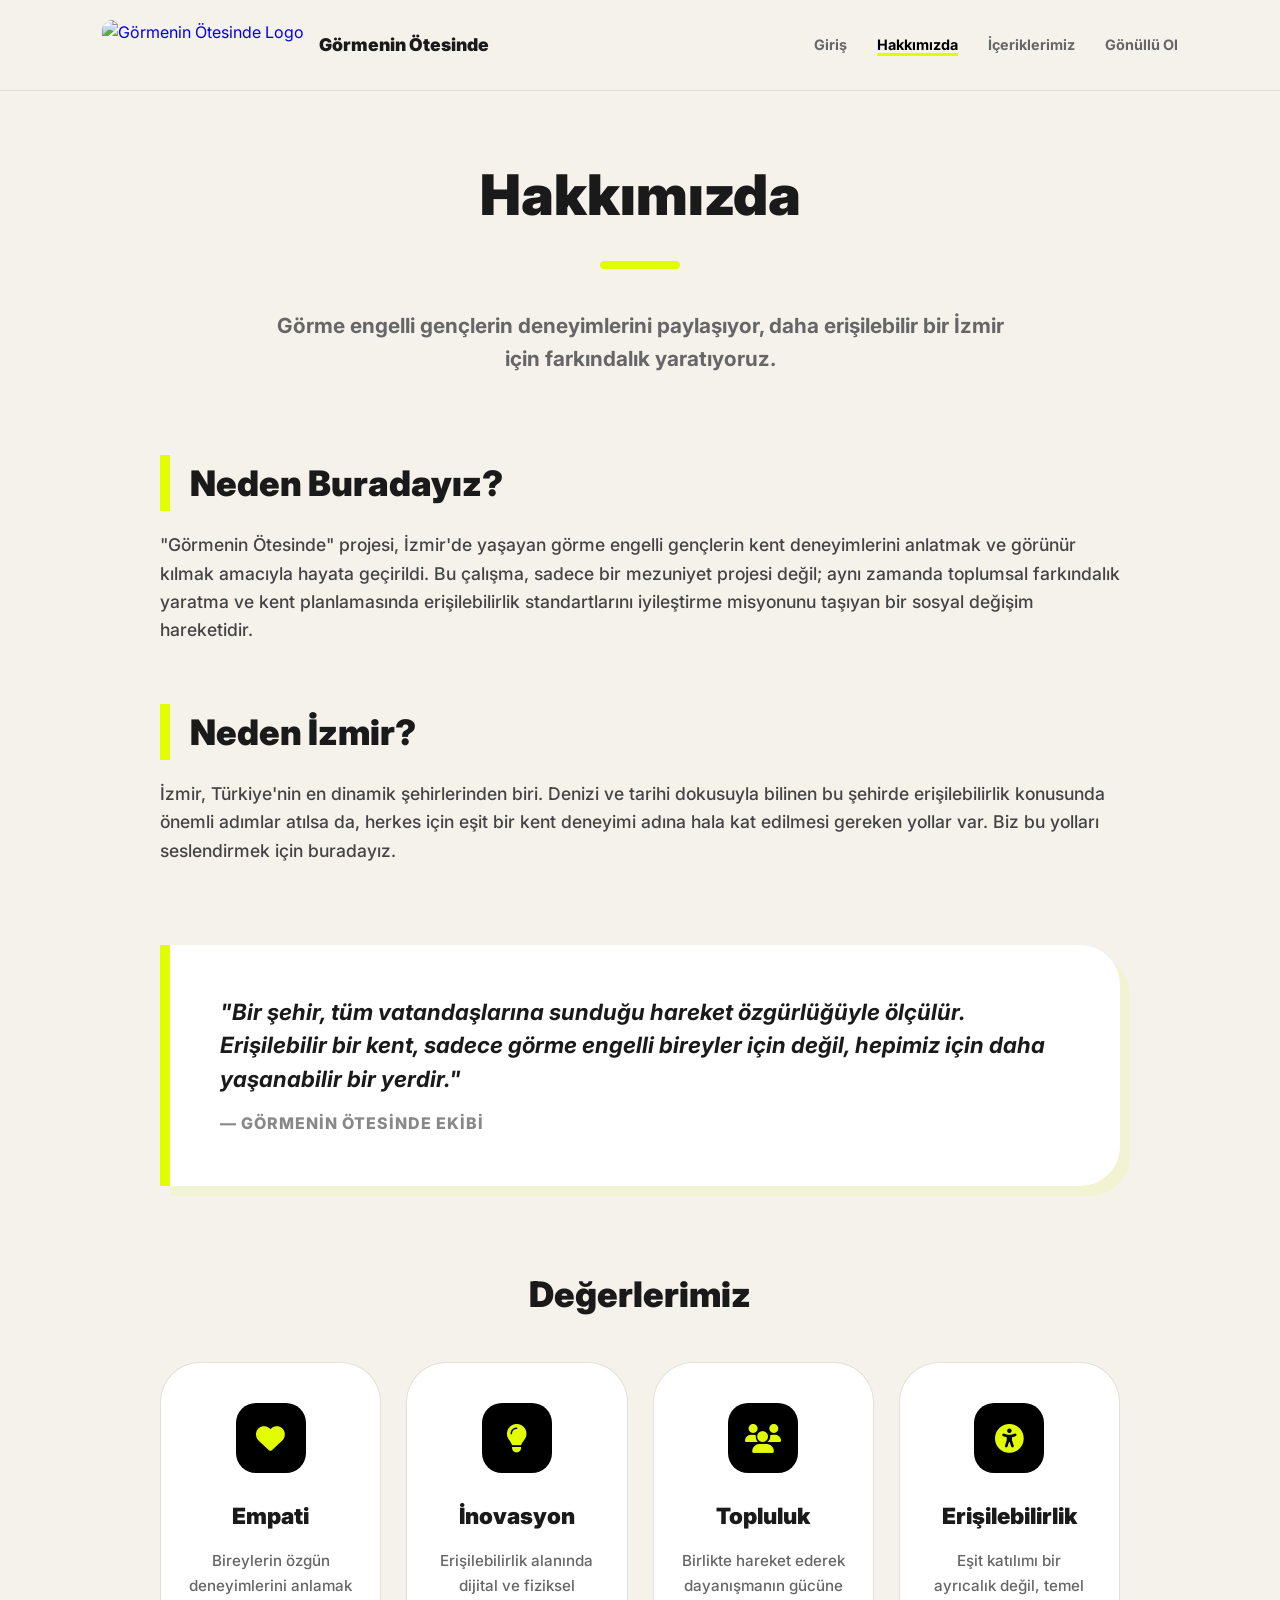
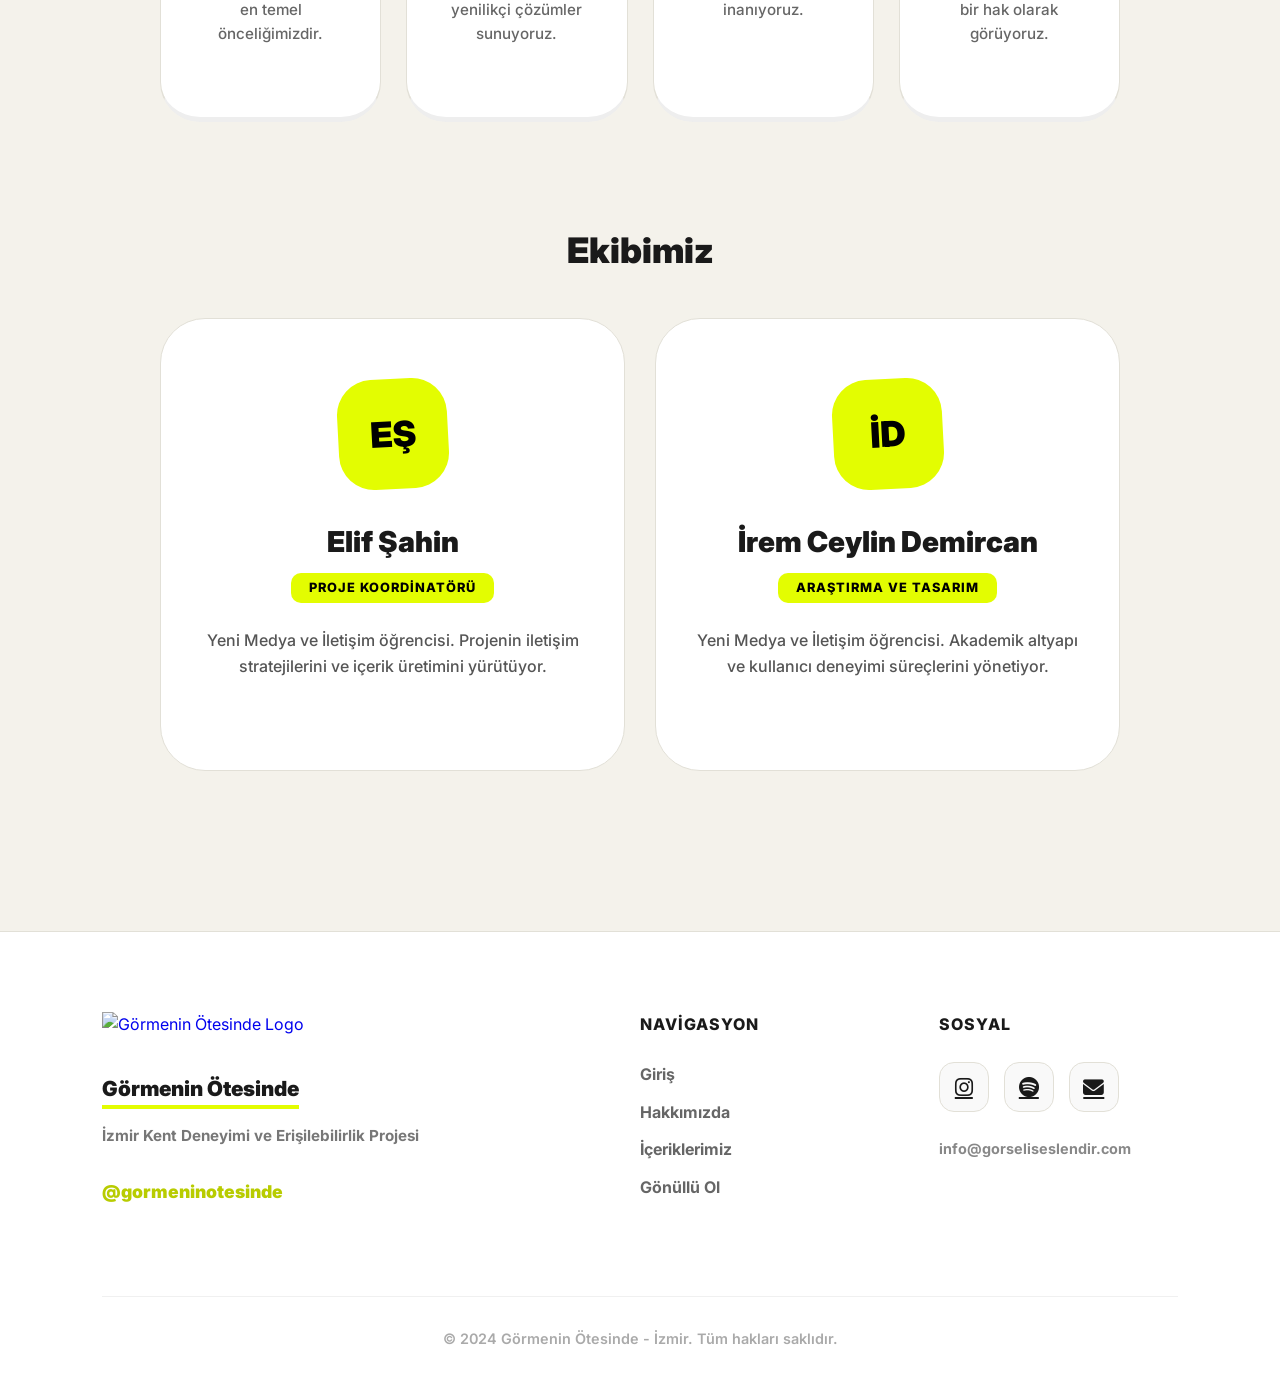
==== commit 1ae3034a: "Update hakkimizda.html" ====
--- a/hakkimizda.html
+++ b/hakkimizda.html
@@ -5,20 +5,20 @@
     <meta name="viewport" content="width=device-width, initial-scale=1.0">
     <title>Hakkımızda | Görmenin Ötesinde</title>
     <link rel="stylesheet" href="https://cdnjs.cloudflare.com/ajax/libs/font-awesome/6.4.0/css/all.min.css">
-    <link href="https://fonts.googleapis.com/css2?family=Inter:wght@400;700;900&display=swap" rel="stylesheet">
+    <link href="https://fonts.googleapis.com/css2?family=Inter:wght@400;700;800;900&display=swap" rel="stylesheet">
     <style>
-        /* YENİ NEON RENK PALETİ VE TEMEL AYARLAR */
+        /* NEON RENK PALETİ VE TEMEL AYARLAR */
         :root {
             --bg-color: #f4f2eb;
             --text-color: #1a1a1a;
-            --accent-color: #e3fd01; /* Neon Yeşil */
+            --accent-color: #e3fd01; 
             --accent-dark: #b8cc00;
             --border-color: #e2e0d7;
             --card-bg: #ffffff;
         }
 
         * { margin: 0; padding: 0; box-sizing: border-box; font-family: 'Inter', sans-serif; }
-        body { background-color: var(--bg-color); color: var(--text-color); line-height: 1.6; }
+        body { background-color: var(--bg-color); color: var(--text-color); line-height: 1.6; overflow-x: hidden; }
 
         /* NAVBAR */
         .navbar { 
@@ -37,17 +37,17 @@
 
         /* GENEL YAPI */
         .container { max-width: 1000px; margin: 0 auto; padding: 60px 20px; }
-        h1 { font-size: 3.5rem; font-weight: 900; color: #1a1a1a; margin-bottom: 10px; }
+        h1 { font-size: 3.5rem; font-weight: 900; color: #1a1a1a; margin-bottom: 10px; text-align: center; }
         h2 { font-size: 2.2rem; font-weight: 900; color: #1a1a1a; margin: 60px 0 20px; border-left: 10px solid var(--accent-color); padding-left: 20px; }
         
-        .divider { width: 80px; height: 8px; background: var(--accent-color); margin-bottom: 30px; border-radius: 10px; }
+        .divider { width: 80px; height: 8px; background: var(--accent-color); margin: 20px auto 40px; border-radius: 10px; }
         p { color: #444; margin-bottom: 30px; font-size: 1.1rem; font-weight: 500; }
 
         /* DEĞERLERİMİZ */
         .values-grid { display: grid; grid-template-columns: repeat(auto-fit, minmax(220px, 1fr)); gap: 25px; margin-top: 40px; }
         .value-card { 
             background: var(--card-bg); border: 1px solid var(--border-color); 
-            border-radius: 35px; padding: 40px 25px; text-align: center; transition: 0.4s;
+            border-radius: 40px; padding: 40px 25px; text-align: center; transition: 0.4s;
             border-bottom: 5px solid #eee;
         }
         .value-card:hover { transform: translateY(-10px); border-bottom-color: var(--accent-color); box-shadow: 0 15px 30px rgba(0,0,0,0.05); }
@@ -71,42 +71,60 @@
         .team-grid { display: grid; grid-template-columns: repeat(auto-fit, minmax(300px, 1fr)); gap: 30px; margin-top: 40px; }
         .team-card { 
             background: var(--card-bg); border: 1px solid var(--border-color); 
-            border-radius: 40px; padding: 60px 35px; text-align: center; transition: 0.4s;
-        }
-        .team-card:hover { transform: translateY(-10px); border-color: var(--accent-color); }
+            border-radius: 45px; padding: 60px 35px; text-align: center; transition: 0.4s;
+        }
+        .team-card:hover { transform: translateY(-10px); border-color: var(--accent-color); box-shadow: 0 20px 40px rgba(0,0,0,0.05); }
         .team-avatar { 
-            width: 110px; height: 110px; background: var(--accent-color); border-radius: 30px; 
+            width: 110px; height: 110px; background: var(--accent-color); border-radius: 35px; 
             display: flex; align-items: center; justify-content: center; 
             margin: 0 auto 30px; font-size: 2.2rem; font-weight: 900; color: #000; 
             transform: rotate(-3deg);
         }
         .team-card h3 { font-size: 1.8rem; margin-bottom: 8px; color: #1a1a1a; font-weight: 900; }
-        .team-role { color: #000; background: var(--accent-color); display: inline-block; padding: 4px 15px; border-radius: 8px; font-weight: 800; margin-bottom: 25px; font-size: 0.8rem; text-transform: uppercase; letter-spacing: 1px; }
+        .team-role { color: #000; background: var(--accent-color); display: inline-block; padding: 5px 18px; border-radius: 10px; font-weight: 800; margin-bottom: 25px; font-size: 0.8rem; text-transform: uppercase; letter-spacing: 1px; }
 
         /* FOOTER */
         footer { border-top: 1px solid var(--border-color); padding: 80px 8% 40px; background: #fff; margin-top: 100px; }
         .footer-grid { display: grid; grid-template-columns: 2fr 1fr 1fr; gap: 60px; }
-        .footer-logo img { height: 45px; width: auto; margin-bottom: 15px; }
+        .footer-logo img { height: 45px; width: auto; margin-bottom: 15px; display: block; }
         .footer-logo-text { font-weight: 900; font-size: 1.3rem; color: #1a1a1a; display: block; border-bottom: 4px solid var(--accent-color); width: fit-content; }
         
         .footer-links { list-style: none; }
-        .footer-links li a { text-decoration: none; color: #666; font-size: 1rem; font-weight: 600; transition: 0.3s; display: block; margin-bottom: 12px; }
+        .footer-links li a { text-decoration: none; color: #666; font-size: 1rem; font-weight: 700; transition: 0.3s; display: block; margin-bottom: 12px; }
         .footer-links li a:hover { color: #000; padding-left: 5px; }
         
-        .social-icons { display: flex; gap: 20px; margin-top: 25px; }
+        .social-icons { display: flex; gap: 15px; margin-top: 25px; }
         .social-circle { 
             width: 50px; height: 50px; background: #f9f9f9; border: 1px solid var(--border-color); border-radius: 15px; 
             display: flex; align-items: center; justify-content: center; color: #1a1a1a; transition: 0.4s; font-size: 1.3rem;
         }
         .social-circle:hover { background: var(--accent-color); border-color: var(--accent-color); transform: scale(1.1) rotate(5deg); }
-        .copyright { text-align: center; color: #aaa; margin-top: 60px; padding-top: 30px; border-top: 1px solid #f0f0f0; font-size: 0.9rem; font-weight: 500; }
+        .copyright { text-align: center; color: #aaa; margin-top: 60px; padding-top: 30px; border-top: 1px solid #f0f0f0; font-size: 0.9rem; font-weight: 600; }
+
+        /* MOBİL UYUMLULUK (RESPONSIVE) */
+        @media (max-width: 768px) {
+            .navbar { padding: 15px 5%; flex-direction: column; gap: 15px; }
+            .nav-links { gap: 15px; flex-wrap: wrap; justify-content: center; }
+            .container { padding: 40px 15px; }
+            h1 { font-size: 2.5rem; }
+            h2 { font-size: 1.8rem; margin: 40px 0 15px; border-left-width: 8px; padding-left: 15px; }
+            .divider { margin: 15px auto 30px; }
+            p { font-size: 1rem; text-align: left; }
+            .values-grid, .team-grid, .footer-grid { grid-template-columns: 1fr; gap: 30px; }
+            .quote-box { padding: 30px 20px; margin: 50px 0; border-radius: 0 25px 25px 0; }
+            .quote-text { font-size: 1.1rem; }
+            footer { padding: 60px 5% 30px; text-align: center; }
+            .footer-logo-text, .social-icons { margin-left: auto; margin-right: auto; justify-content: center; }
+            .team-card { padding: 40px 20px; }
+            .footer-logo img { margin: 0 auto 10px; }
+        }
     </style>
 </head>
 <body>
 
     <nav class="navbar">
         <a href="index.html" class="logo-group">
-            <img src="image_4.png" alt="Görmenin Ötesinde Logo">
+            <img src="logo.png" alt="Görmenin Ötesinde Logo">
             <div class="logo-text">Görmenin Ötesinde</div>
         </a>
         <ul class="nav-links">
@@ -118,9 +136,9 @@
     </nav>
 
     <div class="container">
-        <h1 style="text-align: center;">Hakkımızda</h1>
-        <div class="divider" style="margin: 20px auto 40px;"></div>
-        <p style="text-align: center; color: #666; max-width: 750px; margin: 0 auto 80px; font-size: 1.3rem;">Görme engelli gençlerin deneyimlerini paylaşıyor, daha erişilebilir bir İzmir için farkındalık yaratıyoruz.</p>
+        <h1>Hakkımızda</h1>
+        <div class="divider"></div>
+        <p style="text-align: center; color: #666; max-width: 750px; margin: 0 auto 80px; font-size: 1.3rem; font-weight: 700;">Görme engelli gençlerin deneyimlerini paylaşıyor, daha erişilebilir bir İzmir için farkındalık yaratıyoruz.</p>
 
         <h2>Neden Buradayız?</h2>
         <p>"Görmenin Ötesinde" projesi, İzmir'de yaşayan görme engelli gençlerin kent deneyimlerini anlatmak ve görünür kılmak amacıyla hayata geçirildi. Bu çalışma, sadece bir mezuniyet projesi değil; aynı zamanda toplumsal farkındalık yaratma ve kent planlamasında erişilebilirlik standartlarını iyileştirme misyonunu taşıyan bir sosyal değişim hareketidir.</p>
@@ -177,15 +195,15 @@
     <footer>
         <div class="footer-grid">
             <div>
-                <a href="index.html" style="text-decoration: none;">
-                    <img src="image_4.png" alt="Görmenin Ötesinde Logo" style="height: 45px; display: block; margin-bottom: 10px;">
+                <a href="index.html" class="footer-logo" style="text-decoration: none;">
+                    <img src="logo.png" alt="Görmenin Ötesinde Logo">
                     <span class="footer-logo-text">Görmenin Ötesinde</span>
                 </a>
-                <p style="font-size: 0.95rem; color: #777; margin-top: 15px; font-weight: 600;">İzmir Kent Deneyimi ve Erişilebilirlik Projesi</p>
-                <p style="color: var(--accent-dark); font-weight: 800; margin-top: 5px;">@gormeninotesinde</p>
+                <p style="font-size: 0.95rem; color: #777; margin-top: 15px; font-weight: 700;">İzmir Kent Deneyimi ve Erişilebilirlik Projesi</p>
+                <p style="color: var(--accent-dark); font-weight: 900; margin-top: 5px;">@gormeninotesinde</p>
             </div>
             <div>
-                <strong style="display: block; margin-bottom: 25px; text-transform: uppercase; letter-spacing: 1px;">Navigasyon</strong>
+                <strong style="display: block; margin-bottom: 25px; text-transform: uppercase; letter-spacing: 1px; font-weight: 800;">Navigasyon</strong>
                 <ul class="footer-links">
                     <li><a href="index.html">Giriş</a></li>
                     <li><a href="hakkimizda.html">Hakkımızda</a></li>
@@ -194,13 +212,13 @@
                 </ul>
             </div>
             <div>
-                <strong style="display: block; margin-bottom: 25px; text-transform: uppercase; letter-spacing: 1px;">Sosyal</strong>
+                <strong style="display: block; margin-bottom: 25px; text-transform: uppercase; letter-spacing: 1px; font-weight: 800;">Sosyal</strong>
                 <div class="social-icons">
                     <a href="#" class="social-circle"><i class="fab fa-instagram"></i></a>
                     <a href="#" class="social-circle"><i class="fab fa-spotify"></i></a>
                     <a href="#" class="social-circle"><i class="fas fa-envelope"></i></a>
                 </div>
-                <p style="margin-top: 25px; font-size: 0.9rem; color: #888; font-weight: 600;">info@gorseliseslendir.com</p>
+                <p style="margin-top: 25px; font-size: 0.9rem; color: #888; font-weight: 700;">info@gorseliseslendir.com</p>
             </div>
         </div>
         <div class="copyright">
